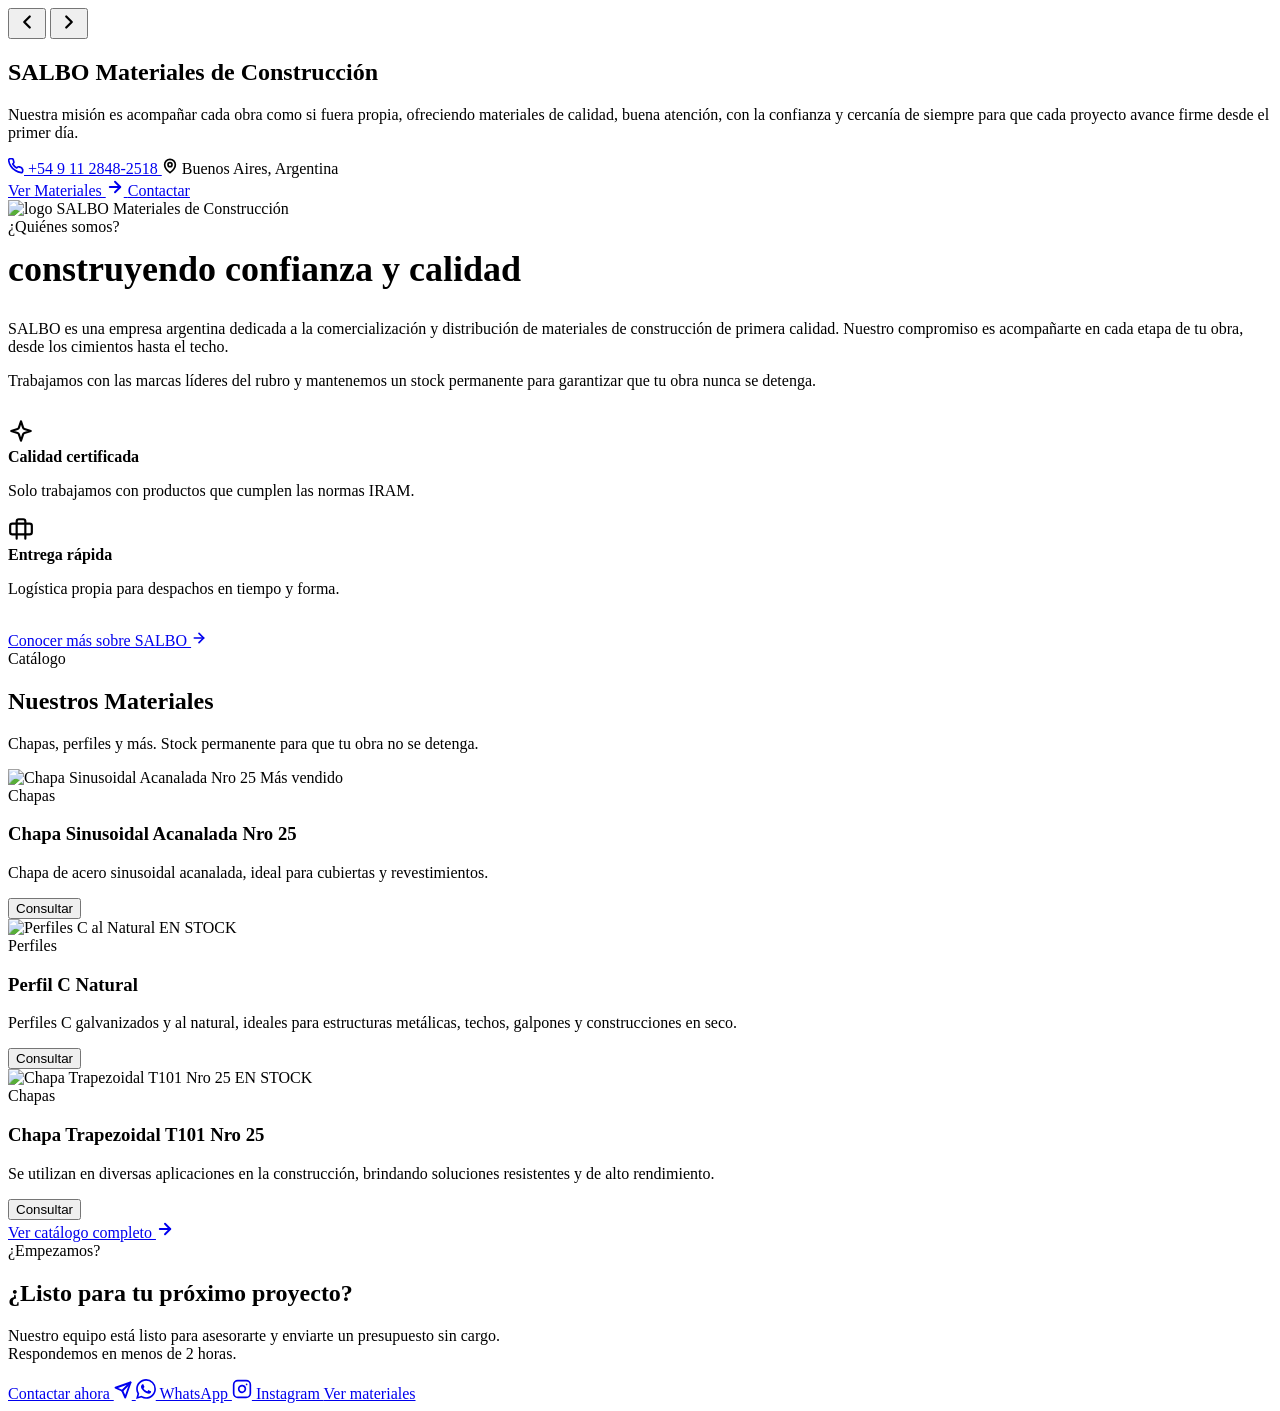
==== index.html @ 951c5f5b "Subida de la web Crear dominio y cambiar para el SEO  Crear nuevo catalogo con nuevos productos" ====
<!DOCTYPE html>
<html lang="es">

<head>
  <meta charset="UTF-8" />
  <meta name="viewport" content="width=device-width, initial-scale=1.0" />
  <meta name="description"
    content="SALBO Materiales de Construcción – Proveedor confiable de chapas, perfiles, cemento, hierro y más. Calidad, compromiso y entrega rápida en Buenos Aires." />
  <meta name="keywords" content="materiales de construcción, chapas, perfiles, cemento, hierro, pinturas, SALBO" />
  <meta name="author" content="SALBO" />
  <meta property="og:title" content="SALBO – Materiales de Construcción" />
  <meta property="og:description" content="Tu proveedor de confianza para materiales de construcción de calidad." />
  <meta property="og:type" content="website" />
  <title>SALBO – Materiales de Construcción</title>

  <link rel="icon" href="assets/img/SALBO_LOGO_WEB.jpeg" type="image/jpeg" />

  <!-- Google Fonts -->
  <link rel="preconnect" href="https://fonts.googleapis.com" />
  <link rel="preconnect" href="https://fonts.gstatic.com" crossorigin />
  <link
    href="https://fonts.googleapis.com/css2?family=Inter:wght@300;400;500;600;700;800&family=Poppins:wght@400;500;600;700;800;900&display=swap"
    rel="stylesheet" />

  <!-- CSS -->
  <link rel="stylesheet" href="assets/css/styles.css?v=10" />
</head>

<body data-page="inicio">

  <!-- Shared header (inyectado por shared.js) -->
  <div id="site-header"></div>

  <!-- ===== HERO ===== -->
  <section class="hero" id="inicio" aria-label="Sección principal">

    <!-- Carousel background -->
    <div class="hc" id="heroCarousel" aria-label="Galería de imágenes" role="region">
      <div class="hc__track" id="hcTrack" aria-live="off"></div>

      <button class="hc__arrow hc__arrow--prev" id="hcPrev" aria-label="Imagen anterior" type="button">
        <svg width="22" height="22" viewBox="0 0 24 24" fill="none" stroke="currentColor" stroke-width="2.5"
          stroke-linecap="round" stroke-linejoin="round" aria-hidden="true">
          <path d="m15 18-6-6 6-6" />
        </svg>
      </button>

      <button class="hc__arrow hc__arrow--next" id="hcNext" aria-label="Siguiente imagen" type="button">
        <svg width="22" height="22" viewBox="0 0 24 24" fill="none" stroke="currentColor" stroke-width="2.5"
          stroke-linecap="round" stroke-linejoin="round" aria-hidden="true">
          <path d="m9 18 6-6-6-6" />
        </svg>
      </button>

      <div class="hc__dots" id="hcDots" role="tablist" aria-label="Seleccionar imagen"></div>

      <div class="hc__progress" aria-hidden="true">
        <div class="hc__progress-bar" id="hcProgressBar"></div>
      </div>
    </div>

    <!-- Hero content -->
    <div class="hero__content">
      <h1 class="hero__title reveal">
        <span class="hero__title-main">SALBO</span>
        <span class="hero__title-sub">Materiales de Construcción</span>
      </h1>

      <p class="hero__desc reveal">
        Nuestra misión es acompañar cada obra como si fuera propia, ofreciendo materiales de calidad, buena atención,
        con la confianza y cercanía de siempre para que cada proyecto avance firme desde el primer día.
      </p>

      <div class="hero__contact reveal">
        <a href="tel:+5491128482518" class="hero__contact-item" aria-label="Llamar">
          <span class="hero__contact-icon" aria-hidden="true">
            <svg width="16" height="16" viewBox="0 0 24 24" fill="none" stroke="currentColor" stroke-width="2.5"
              stroke-linecap="round" stroke-linejoin="round">
              <path
                d="M22 16.92v3a2 2 0 0 1-2.18 2 19.79 19.79 0 0 1-8.63-3.07A19.5 19.5 0 0 1 4.1 12a19.79 19.79 0 0 1-3.07-8.67A2 2 0 0 1 3 1.17h3a2 2 0 0 1 2 1.72c.127.96.361 1.903.7 2.81a2 2 0 0 1-.45 2.11L7.09 9a16 16 0 0 0 6 6l1.27-1.27a2 2 0 0 1 2.11-.45c.907.339 1.85.573 2.81.7A2 2 0 0 1 21 16z" />
            </svg>
          </span>
          +54 9 11 2848-2518
        </a>
        <span class="hero__contact-item">
          <span class="hero__contact-icon" aria-hidden="true">
            <svg width="16" height="16" viewBox="0 0 24 24" fill="none" stroke="currentColor" stroke-width="2.5"
              stroke-linecap="round" stroke-linejoin="round">
              <path d="M20 10c0 6-8 12-8 12s-8-6-8-12a8 8 0 0 1 16 0Z" />
              <circle cx="12" cy="10" r="3" />
            </svg>
          </span>
          Buenos Aires, Argentina
        </span>
      </div>

      <div class="hero__ctas reveal">
        <a href="materiales.html" class="btn btn--primary btn--lg">
          Ver Materiales
          <svg width="18" height="18" viewBox="0 0 24 24" fill="none" stroke="currentColor" stroke-width="2.5"
            stroke-linecap="round" stroke-linejoin="round" aria-hidden="true">
            <path d="M5 12h14" />
            <path d="m12 5 7 7-7 7" />
          </svg>
        </a>
        <a href="contacto.html" class="btn btn--outline btn--lg">Contactar</a>
      </div>
    </div>
  </section>

  <!-- ===== STATS STRIP ===== -->
  <!--
  <section class="stats" aria-label="Estadísticas">
    <div class="container">
      <div class="stats__grid">
        <div class="stats__item reveal">
          <span class="stats__num" data-count="15">0</span><span class="stats__suffix">+</span>
          <span class="stats__label">Años de experiencia</span>
        </div>
        <div class="stats__item reveal">
          <span class="stats__num" data-count="2500">0</span><span class="stats__suffix">+</span>
          <span class="stats__label">Clientes satisfechos</span>
        </div>
        <div class="stats__item reveal">
          <span class="stats__num" data-count="50">0</span><span class="stats__suffix">+</span>
          <span class="stats__label">Productos disponibles</span>
        </div>
        <div class="stats__item reveal">
          <span class="stats__num" data-count="98">0</span><span class="stats__suffix">%</span>
          <span class="stats__label">Tasa de satisfacción</span>
        </div>
      </div>
    </div>
  </section> -->

  <!-- ===== SOBRE NOSOTROS (preview) ===== -->
  <section class="about-preview" aria-labelledby="about-preview-title">
    <div class="container">
      <div class="about__content">

        <!-- Image -->
        <div class="about__image reveal">
          <div class="about__img-wrapper">
            <img src="assets/img/Salbo_Index.webp" alt="logo SALBO Materiales de Construcción" loading="lazy"
              class="about__img" />
            <!-- <div class="about__img-badge">
              <strong>15+</strong>
              <span>Años en el mercado</span>
            </div>-->
          </div>
        </div>

        <!-- Text -->
        <div class="about__text reveal">
          <span class="section-tag">¿Quiénes somos?</span>
          <h2 class="about__subtitle" id="about-preview-title"
            style="font-size:clamp(26px,3.5vw,36px);margin-top:12px;">
            construyendo confianza y calidad
          </h2>
          <p class="about__para">
            SALBO es una empresa argentina dedicada a la comercialización y distribución de materiales de construcción
            de primera calidad. Nuestro compromiso es acompañarte en cada etapa de tu obra, desde los cimientos hasta el
            techo.
          </p>
          <p class="about__para">
            Trabajamos con las marcas líderes del rubro y mantenemos un stock permanente para garantizar que tu obra
            nunca se detenga.
          </p>

          <div class="about__values" style="grid-template-columns:1fr 1fr;margin-top:28px;">
            <div class="value-card reveal">
              <div class="value-card__icon" aria-hidden="true">
                <svg width="26" height="26" viewBox="0 0 24 24" fill="none" stroke="currentColor" stroke-width="2"
                  stroke-linecap="round" stroke-linejoin="round">
                  <path
                    d="m12 3-1.912 5.813a2 2 0 0 1-1.275 1.275L3 12l5.813 1.912a2 2 0 0 1 1.275 1.275L12 21l1.912-5.813a2 2 0 0 1 1.275-1.275L21 12l-5.813-1.912a2 2 0 0 1-1.275-1.275L12 3Z" />
                </svg>
              </div>
              <div>
                <strong>Calidad certificada</strong>
                <p>Solo trabajamos con productos que cumplen las normas IRAM.</p>
              </div>
            </div>
            <div class="value-card reveal">
              <div class="value-card__icon" aria-hidden="true">
                <svg width="26" height="26" viewBox="0 0 24 24" fill="none" stroke="currentColor" stroke-width="2"
                  stroke-linecap="round" stroke-linejoin="round">
                  <path d="M20 7H4a2 2 0 0 0-2 2v6a2 2 0 0 0 2 2h16a2 2 0 0 0 2-2V9a2 2 0 0 0-2-2Z" />
                  <path d="M16 21V5a2 2 0 0 0-2-2h-4a2 2 0 0 0-2 2v16" />
                </svg>
              </div>
              <div>
                <strong>Entrega rápida</strong>
                <p>Logística propia para despachos en tiempo y forma.</p>
              </div>
            </div>
          </div>

          <div style="margin-top:32px;">
            <a href="nosotros.html" class="btn btn--primary btn--md">
              Conocer más sobre SALBO
              <svg width="16" height="16" viewBox="0 0 24 24" fill="none" stroke="currentColor" stroke-width="2.5"
                stroke-linecap="round" stroke-linejoin="round" aria-hidden="true">
                <path d="M5 12h14" />
                <path d="m12 5 7 7-7 7" />
              </svg>
            </a>
          </div>
        </div>
      </div>
    </div>
  </section>

  <!-- ===== MATERIALES DESTACADOS ===== -->
  <section class="featured" aria-labelledby="featured-title">
    <div class="container">
      <div class="section-header reveal">
        <span class="section-tag">Catálogo</span>
        <h2 class="section-title" id="featured-title">Nuestros Materiales</h2>
        <p class="section-desc">Chapas, perfiles y más. Stock permanente para que tu obra no se detenga.</p>
      </div>

      <div class="materials__grid">

        <!-- Chapa Acanalada N°25 -->
        <article class="mat-card reveal" data-category="Chapas" data-name="Chapa Sinusoidal Acanalada Nro 25"
          role="listitem">
          <div class="mat-card__img-wrap">
            <img src="assets/img/Chapa_Acanalada_N25.jpeg" alt="Chapa Sinusoidal Acanalada Nro 25" loading="lazy"
              class="mat-card__img" />
            <span class="mat-card__badge">Más vendido</span>
          </div>
          <div class="mat-card__body">
            <span class="mat-card__category">Chapas</span>
            <h3 class="mat-card__name">Chapa Sinusoidal Acanalada Nro 25</h3>
            <p class="mat-card__desc">Chapa de acero sinusoidal acanalada, ideal para cubiertas y revestimientos.</p>
            <div class="mat-card__footer">
              <button class="btn btn--primary btn--sm mat-card__btn"
                onclick="openConsult('Chapa Sinusoidal Acanalada Nro 25')">Consultar</button>
            </div>
          </div>
        </article>

        <!-- Perfil C Natural -->
        <article class="mat-card reveal" data-category="Perfiles" data-name="Perfil C Natural" role="listitem">
          <div class="mat-card__img-wrap">
            <img src="assets/img/Perfil_C_Natural.jpeg" alt="Perfiles C al Natural" loading="lazy"
              class="mat-card__img" />
            <span class="mat-card__badge mat-card__badge--GREEN">EN STOCK</span>
          </div>
          <div class="mat-card__body">
            <span class="mat-card__category">Perfiles</span>
            <h3 class="mat-card__name">Perfil C Natural</h3>
            <p class="mat-card__desc">Perfiles C galvanizados y al natural, ideales para estructuras metálicas, techos,
              galpones y construcciones en seco.</p>
            <div class="mat-card__footer">
              <button class="btn btn--primary btn--sm mat-card__btn"
                onclick="openConsult('Perfil C Natural')">Consultar</button>
            </div>
          </div>
        </article>

        <!-- Chapa Trapezoidal T101 -->
        <article class="mat-card reveal" data-category="Chapas" data-name="Chapa Trapezoidal T101 Nro 25"
          role="listitem">
          <div class="mat-card__img-wrap">
            <img src="assets/img/Chapa_Trapezoidal_T101_Nro25.jpeg" alt="Chapa Trapezoidal T101 Nro 25" loading="lazy"
              class="mat-card__img" />
            <span class="mat-card__badge mat-card__badge--GREEN">EN STOCK</span>
          </div>
          <div class="mat-card__body">
            <span class="mat-card__category">Chapas</span>
            <h3 class="mat-card__name">Chapa Trapezoidal T101 Nro 25</h3>
            <p class="mat-card__desc">Se utilizan en diversas aplicaciones en la construcción, brindando soluciones
              resistentes y de alto rendimiento.</p>
            <div class="mat-card__footer">
              <button class="btn btn--primary btn--sm mat-card__btn"
                onclick="openConsult('Chapa Trapezoidal T101 Nro 25')">Consultar</button>
            </div>
          </div>
        </article>

      </div>

      <div class="featured__cta-wrap reveal">
        <a href="materiales.html" class="btn btn--primary btn--lg">
          Ver catálogo completo
          <svg width="18" height="18" viewBox="0 0 24 24" fill="none" stroke="currentColor" stroke-width="2.5"
            stroke-linecap="round" stroke-linejoin="round" aria-hidden="true">
            <path d="M5 12h14" />
            <path d="m12 5 7 7-7 7" />
          </svg>
        </a>
      </div>
    </div>
  </section>

  <!-- ===== CTA BANNER ===== -->
  <section class="cta-banner" aria-labelledby="cta-title">
    <div class="cta-banner__content reveal">
      <span class="cta-banner__tag">¿Empezamos?</span>
      <h2 class="cta-banner__title" id="cta-title">¿Listo para tu próximo proyecto?</h2>
      <p class="cta-banner__desc">
        Nuestro equipo está listo para asesorarte y enviarte un presupuesto sin cargo.<br>
        Respondemos en menos de 2 horas.
      </p>
      <div class="cta-banner__actions">
        <a href="contacto.html" class="btn btn--primary btn--lg">
          Contactar ahora
          <svg width="18" height="18" viewBox="0 0 24 24" fill="none" stroke="currentColor" stroke-width="2.5"
            stroke-linecap="round" stroke-linejoin="round" aria-hidden="true">
            <path d="m22 2-7 20-4-9-9-4Z" />
            <path d="M22 2 11 13" />
          </svg>
        </a>
        <a href="https://wa.me/5491128482518"" target=" _blank" rel="noopener noreferrer" class="btn btn--wa btn--lg">
          <svg width="20" height="20" viewBox="0 0 24 24" fill="currentColor" aria-hidden="true">
            <path
              d="M17.472 14.382c-.297-.149-1.758-.867-2.03-.967-.273-.099-.471-.148-.67.15-.197.297-.767.966-.94 1.164-.173.199-.347.223-.644.075-.297-.15-1.255-.463-2.39-1.475-.883-.788-1.48-1.761-1.653-2.059-.173-.297-.018-.458.13-.606.134-.133.298-.347.446-.52.149-.174.198-.298.298-.497.099-.198.05-.371-.025-.52-.075-.149-.669-1.612-.916-2.207-.242-.579-.487-.5-.669-.51-.173-.008-.371-.01-.57-.01-.198 0-.52.074-.792.372-.272.297-1.04 1.016-1.04 2.479 0 1.462 1.065 2.875 1.213 3.074.149.198 2.096 3.2 5.077 4.487.709.306 1.262.489 1.694.625.712.227 1.36.195 1.871.118.571-.085 1.758-.719 2.006-1.413.248-.694.248-1.289.173-1.413-.074-.124-.272-.198-.57-.347m-5.421 7.403h-.004a9.87 9.87 0 0 1-5.031-1.378l-.361-.214-3.741.982.998-3.648-.235-.374a9.86 9.86 0 0 1-1.51-5.26c.001-5.45 4.436-9.884 9.888-9.884 2.64 0 5.122 1.03 6.988 2.898a9.825 9.825 0 0 1 2.893 6.994c-.003 5.45-4.437 9.884-9.885 9.884m8.413-18.297A11.815 11.815 0 0 0 12.05 0C5.495 0 .16 5.335.157 11.892c0 2.096.547 4.142 1.588 5.945L.057 24l6.305-1.654a11.882 11.882 0 0 0 5.683 1.448h.005c6.554 0 11.89-5.335 11.893-11.893a11.821 11.821 0 0 0-3.48-8.413Z" />
          </svg>
          WhatsApp
        </a>
        <a href="https://www.instagram.com/salbomateriales/" target="_blank" rel="noopener noreferrer"
          class="btn btn--ig btn--lg">
          <svg width="20" height="20" viewBox="0 0 24 24" fill="none" stroke="currentColor" stroke-width="2"
            stroke-linecap="round" stroke-linejoin="round" aria-hidden="true">
            <rect x="2" y="2" width="20" height="20" rx="5" />
            <path d="M16 11.37A4 4 0 1 1 12.63 8 4 4 0 0 1 16 11.37z" />
            <line x1="17.5" y1="6.5" x2="17.51" y2="6.5" />
          </svg>
          Instagram
        </a>
        <a href="materiales.html" class="btn btn--outline btn--lg">Ver materiales</a>
      </div>
    </div>
  </section>

  <!-- Shared footer (inyectado por shared.js) -->
  <div id="site-footer"></div>

  <!-- ===== MODAL CONSULTA ===== -->
  <div class="modal" id="consultModal" role="dialog" aria-modal="true" aria-labelledby="modalTitle" hidden>
    <div class="modal__backdrop" onclick="closeConsult()"></div>
    <div class="modal__box">
      <button class="modal__close" onclick="closeConsult()" aria-label="Cerrar">✕</button>
      <div class="modal__icon" aria-hidden="true">
        <svg width="32" height="32" viewBox="0 0 24 24" fill="none" stroke="currentColor" stroke-width="2"
          stroke-linecap="round" stroke-linejoin="round">
          <path d="M21 15a2 2 0 0 1-2 2H7l-4 4V5a2 2 0 0 1 2-2h14a2 2 0 0 1 2 2z" />
        </svg>
      </div>
      <h3 class="modal__title" id="modalTitle">Consultar producto</h3>
      <p class="modal__product" id="modalProduct"></p>
      <p class="modal__desc">¿Querés consultar sobre este producto? Escribinos por WhatsApp o completá el formulario de
        contacto.</p>
      <div class="modal__actions">
        <a href="https://wa.me/5491128482518" target="_blank" rel="noopener noreferrer" class="btn btn--wa btn--full">
          <svg width="20" height="20" viewBox="0 0 24 24" fill="currentColor" aria-hidden="true">
            <path
              d="M17.472 14.382c-.297-.149-1.758-.867-2.03-.967-.273-.099-.471-.148-.67.15-.197.297-.767.966-.94 1.164-.173.199-.347.223-.644.075-.297-.15-1.255-.463-2.39-1.475-.883-.788-1.48-1.761-1.653-2.059-.173-.297-.018-.458.13-.606.134-.133.298-.347.446-.52.149-.174.198-.298.298-.497.099-.198.05-.371-.025-.52-.075-.149-.669-1.612-.916-2.207-.242-.579-.487-.5-.669-.51-.173-.008-.371-.01-.57-.01-.198 0-.52.074-.792.372-.272.297-1.04 1.016-1.04 2.479 0 1.462 1.065 2.875 1.213 3.074.149.198 2.096 3.2 5.077 4.487.709.306 1.262.489 1.694.625.712.227 1.36.195 1.871.118.571-.085 1.758-.719 2.006-1.413.248-.694.248-1.289.173-1.413-.074-.124-.272-.198-.57-.347m-5.421 7.403h-.004a9.87 9.87 0 0 1-5.031-1.378l-.361-.214-3.741.982.998-3.648-.235-.374a9.86 9.86 0 0 1-1.51-5.26c.001-5.45 4.436-9.884 9.888-9.884 2.64 0 5.122 1.03 6.988 2.898a9.825 9.825 0 0 1 2.893 6.994c-.003 5.45-4.437 9.884-9.885 9.884m8.413-18.297A11.815 11.815 0 0 0 12.05 0C5.495 0 .16 5.335.157 11.892c0 2.096.547 4.142 1.588 5.945L.057 24l6.305-1.654a11.882 11.882 0 0 0 5.683 1.448h.005c6.554 0 11.89-5.335 11.893-11.893a11.821 11.821 0 0 0-3.48-8.413Z" />
          </svg>
          Consultar por WhatsApp
        </a>
        <a href="contacto.html" class="btn btn--outline btn--full" onclick="closeConsult()">
          Ir al formulario de contacto
        </a>
      </div>
    </div>
  </div>

  <!-- JS -->
  <script src="assets/js/shared.js?v=7" defer></script>
  <script src="assets/js/main.js?v=7" defer></script>
</body>

</html>
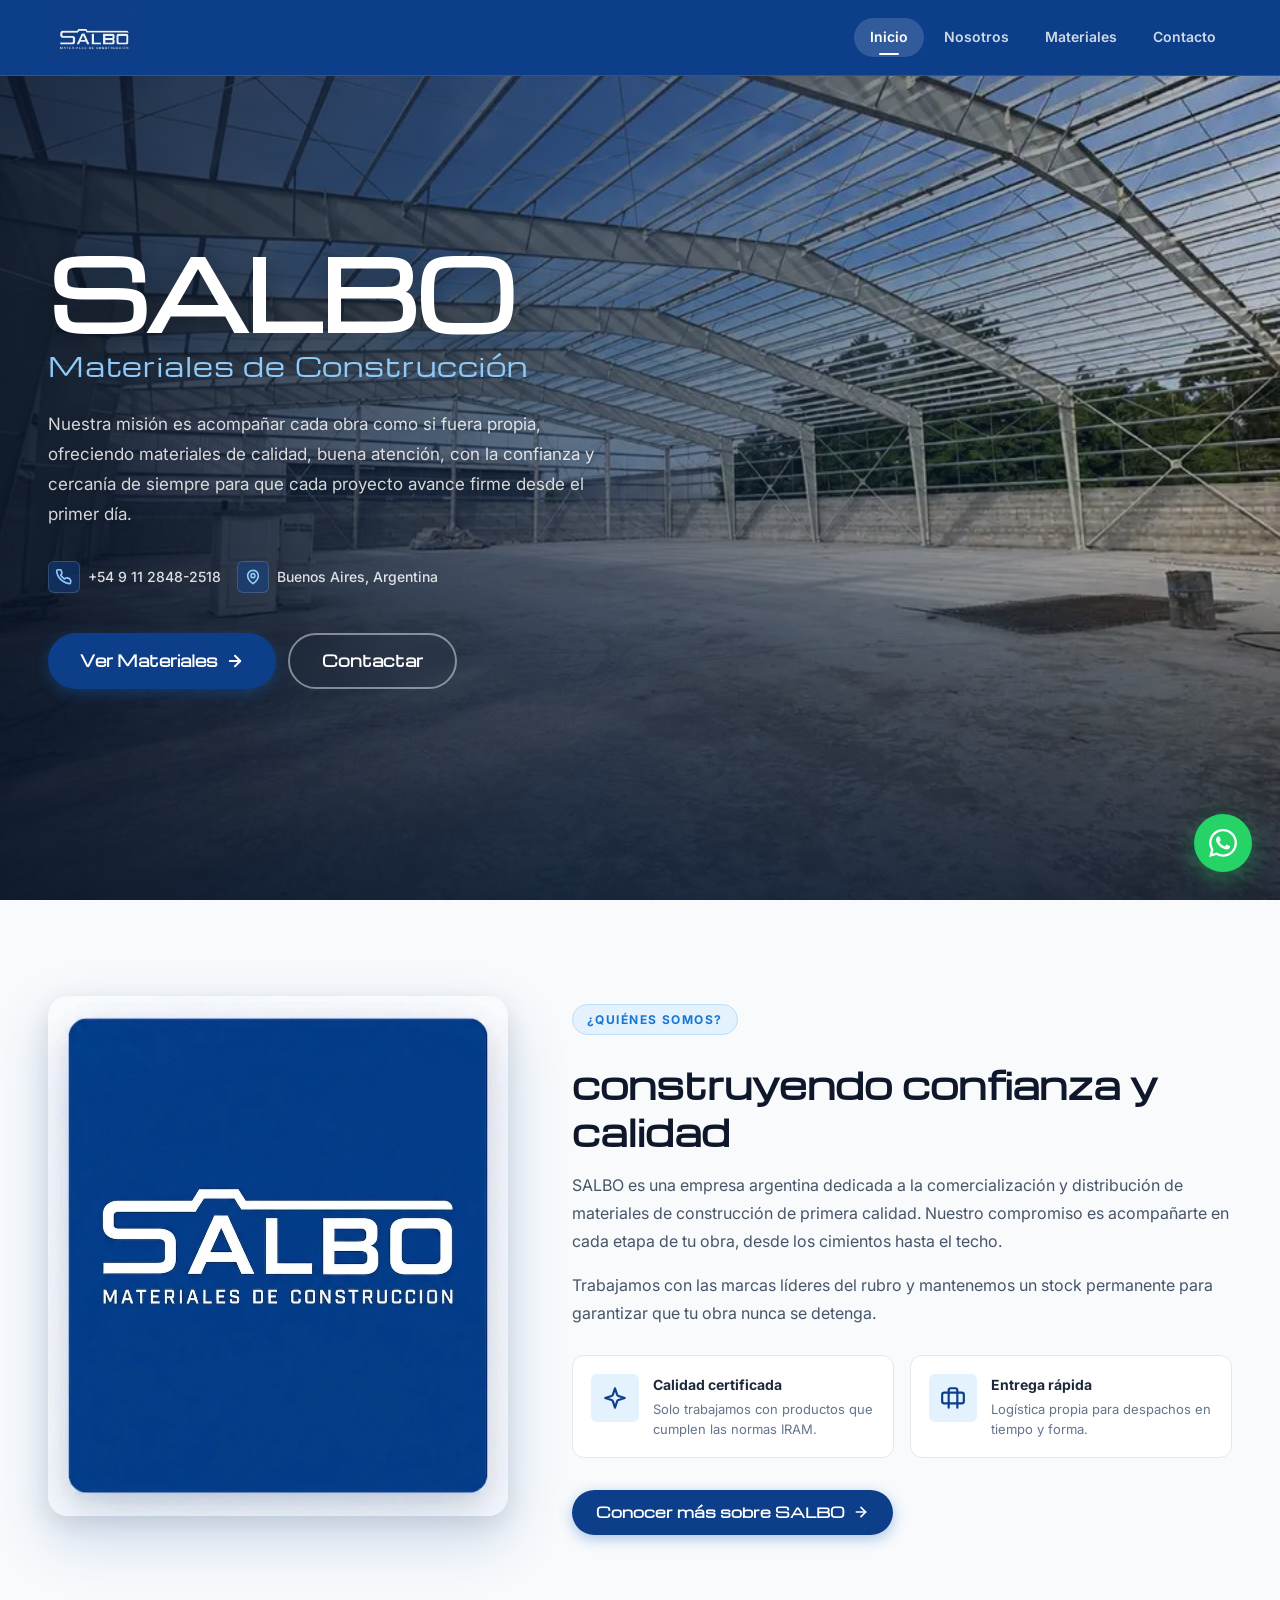
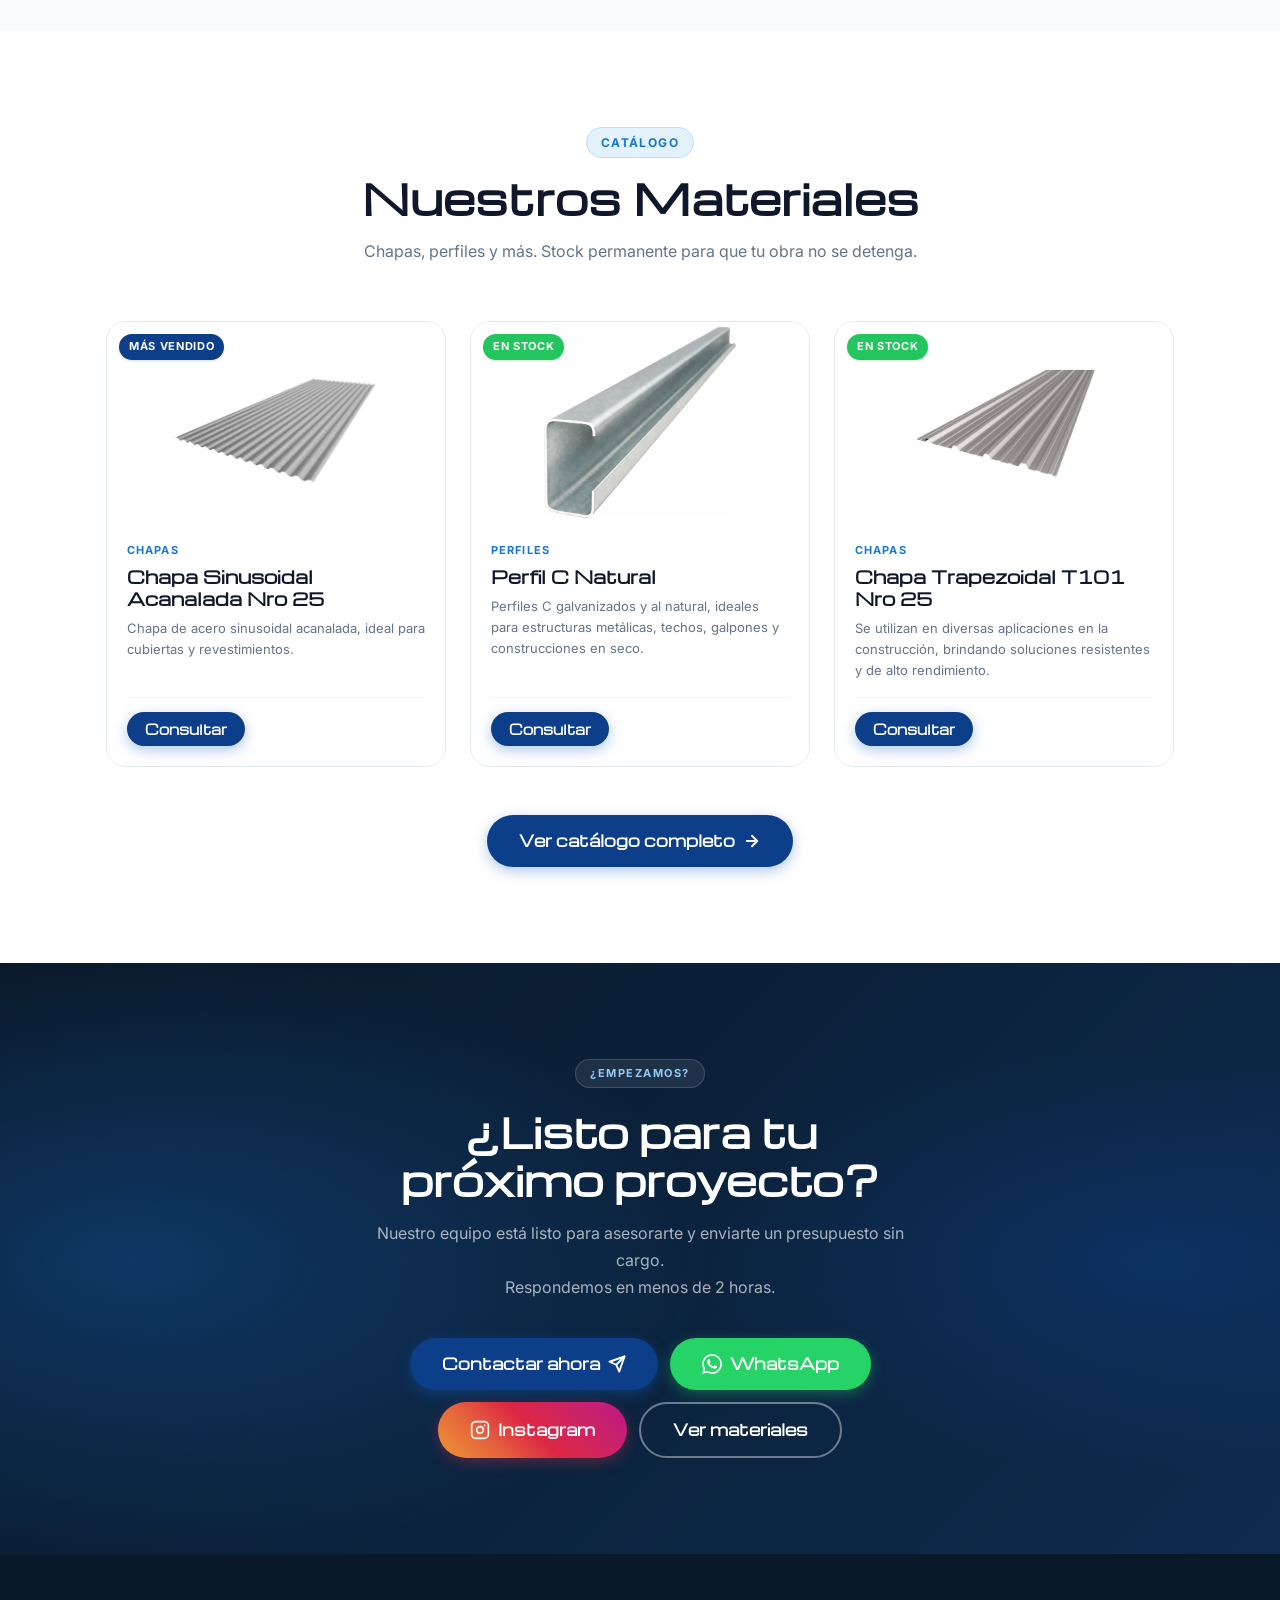
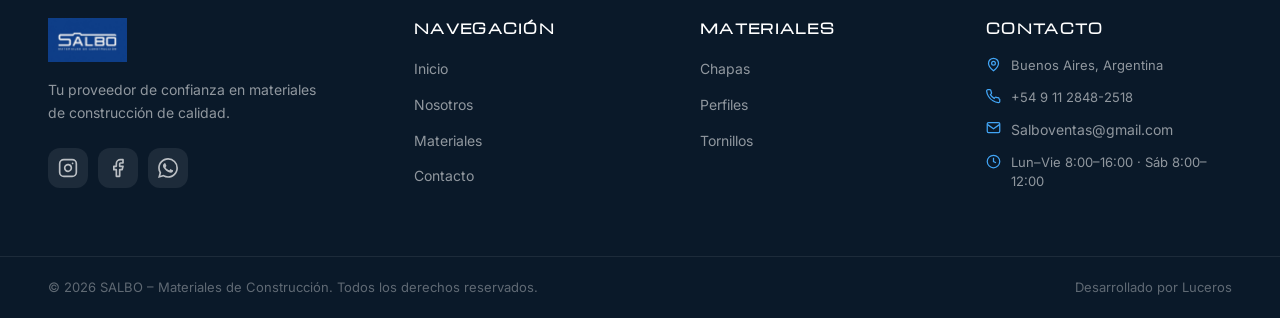
==== commit d24cc0fd: "Cambios a Pedido del Cliente Cambios Nuevos: - NUEVO CATALOGO - IMAGENES DE INICIO MAS RAPIDAS - " ====
--- a/index.html
+++ b/index.html
@@ -23,7 +23,7 @@
     rel="stylesheet" />
 
   <!-- CSS -->
-  <link rel="stylesheet" href="assets/css/styles.css?v=10" />
+  <link rel="stylesheet" href="assets/css/styles.css?v=26" />
 </head>
 
 <body data-page="inicio">
@@ -37,26 +37,6 @@
     <!-- Carousel background -->
     <div class="hc" id="heroCarousel" aria-label="Galería de imágenes" role="region">
       <div class="hc__track" id="hcTrack" aria-live="off"></div>
-
-      <button class="hc__arrow hc__arrow--prev" id="hcPrev" aria-label="Imagen anterior" type="button">
-        <svg width="22" height="22" viewBox="0 0 24 24" fill="none" stroke="currentColor" stroke-width="2.5"
-          stroke-linecap="round" stroke-linejoin="round" aria-hidden="true">
-          <path d="m15 18-6-6 6-6" />
-        </svg>
-      </button>
-
-      <button class="hc__arrow hc__arrow--next" id="hcNext" aria-label="Siguiente imagen" type="button">
-        <svg width="22" height="22" viewBox="0 0 24 24" fill="none" stroke="currentColor" stroke-width="2.5"
-          stroke-linecap="round" stroke-linejoin="round" aria-hidden="true">
-          <path d="m9 18 6-6-6-6" />
-        </svg>
-      </button>
-
-      <div class="hc__dots" id="hcDots" role="tablist" aria-label="Seleccionar imagen"></div>
-
-      <div class="hc__progress" aria-hidden="true">
-        <div class="hc__progress-bar" id="hcProgressBar"></div>
-      </div>
     </div>
 
     <!-- Hero content -->
@@ -369,8 +349,8 @@
   </div>
 
   <!-- JS -->
-  <script src="assets/js/shared.js?v=7" defer></script>
-  <script src="assets/js/main.js?v=7" defer></script>
+  <script src="assets/js/shared.js?v=10" defer></script>
+  <script src="assets/js/main.js?v=22" defer></script>
 </body>
 
 </html>
--- a/assets/css/styles.css
+++ b/assets/css/styles.css
@@ -0,0 +1,2232 @@
+/* =========================================================
+   SALBO – Materiales de Construcción
+   styles.css – Design System + Full Layout
+   ========================================================= */
+@import url('https://fonts.googleapis.com/css2?family=Michroma&display=swap');
+/* ── Custom Properties ── */
+:root {
+  --blue-900: #0A1929;
+  --blue-800: #0D2B4E;
+  --blue-700: #0D3E89;
+  --blue-600: #0D3E89;
+  --blue-500: #1976D2;
+  --blue-400: #1E88E5;
+  --blue-300: #42A5F5;
+  --blue-200: #90CAF9;
+  --blue-100: #BBDEFB;
+  --blue-50:  #E3F2FD;
+
+  --white:    #FFFFFF;
+  --gray-50:  #F8FAFC;
+  --gray-100: #F1F5F9;
+  --gray-200: #E2E8F0;
+  --gray-300: #CBD5E1;
+  --gray-400: #94A3B8;
+  --gray-500: #64748B;
+  --gray-600: #475569;
+  --gray-700: #334155;
+  --gray-800: #1E293B;
+  --gray-900: #0F172A;
+
+  --green-500: #22C55E;
+  --wa-green:  #25D366;
+
+  --radius-sm:  6px;
+  --radius-md:  12px;
+  --radius-lg:  20px;
+  --radius-xl:  32px;
+  --radius-full: 9999px;
+
+  --shadow-sm:  0 1px 3px rgba(0,0,0,.08), 0 1px 2px rgba(0,0,0,.06);
+  --shadow-md:  0 4px 16px rgba(13,71,161,.10), 0 2px 6px rgba(0,0,0,.06);
+  --shadow-lg:  0 12px 40px rgba(13,71,161,.14), 0 4px 12px rgba(0,0,0,.08);
+  --shadow-xl:  0 24px 60px rgba(13,71,161,.18), 0 8px 24px rgba(0,0,0,.10);
+
+  --transition: 0.25s cubic-bezier(0.4,0,0.2,1);
+  --transition-slow: 0.45s cubic-bezier(0.4,0,0.2,1);
+
+  --header-h: 76px;
+  --container-max: 1280px;
+  --container-pad: clamp(16px, 4vw, 48px);
+
+  --font-sans: 'Inter', system-ui, sans-serif;
+  --font-display:'Michroma', sans-serif;
+}
+
+/* ── Reset & Base ── */
+*, *::before, *::after { box-sizing: border-box; margin: 0; padding: 0; }
+
+html {
+  scroll-behavior: smooth;
+  scroll-padding-top: var(--header-h);
+  -webkit-text-size-adjust: 100%;
+}
+
+body {
+  font-family: var(--font-sans);
+  font-size: 16px;
+  line-height: 1.6;
+  color: var(--gray-700);
+  background: var(--white);
+  overflow-x: hidden;
+}
+
+img, svg { display: block; max-width: 100%; }
+
+a { color: inherit; text-decoration: none; }
+
+ul, ol { list-style: none; }
+
+button { cursor: pointer; font-family: inherit; border: none; background: none; }
+
+input, textarea, select {
+  font-family: inherit;
+  font-size: inherit;
+}
+
+/* ── Container ── */
+.container {
+  width: 100%;
+  max-width: var(--container-max);
+  margin-inline: auto;
+  padding-inline: var(--container-pad);
+}
+
+/* ── Buttons ── */
+.btn {
+  display: inline-flex;
+  align-items: center;
+  justify-content: center;
+  gap: 8px;
+  font-family: var(--font-display);
+  font-weight: 600;
+  border-radius: var(--radius-full);
+  transition: background var(--transition), color var(--transition),
+              border-color var(--transition), transform var(--transition),
+              box-shadow var(--transition);
+  white-space: nowrap;
+  cursor: pointer;
+}
+
+.btn--sm  { padding: 8px 18px;  font-size: 13px; }
+.btn--md  { padding: 11px 24px; font-size: 14px; }
+.btn--lg  { padding: 14px 32px; font-size: 15px; }
+.btn--full { width: 100%; }
+
+.btn--primary {
+  background: var(--blue-600);
+  color: var(--white);
+  box-shadow: 0 4px 14px rgba(21,101,192,.35);
+}
+.btn--primary:hover {
+  background: var(--blue-500);
+  transform: translateY(-2px);
+  box-shadow: 0 8px 20px rgba(21,101,192,.45);
+}
+.btn--primary:active { transform: translateY(0); }
+
+.btn--outline {
+  background: transparent;
+  color: var(--blue-600);
+  border: 2px solid var(--blue-600);
+}
+.btn--outline:hover {
+  background: var(--blue-600);
+  color: var(--white);
+  transform: translateY(-2px);
+}
+
+.btn--wa {
+  background: var(--wa-green);
+  color: var(--white);
+  box-shadow: 0 4px 14px rgba(37,211,102,.35);
+}
+.btn--wa:hover {
+  background: #1ebe5a;
+  transform: translateY(-2px);
+  box-shadow: 0 8px 20px rgba(37,211,102,.45);
+}
+.btn--ig {
+  background: linear-gradient(45deg, #f09433 0%, #e6683c 25%, #dc2743 50%, #cc2366 75%, #bc1888 100%);
+  color: var(--white);
+  box-shadow: 0 4px 14px rgba(220,39,67,.35);
+}
+.btn--ig:hover {
+  filter: brightness(1.08);
+  transform: translateY(-2px);
+  box-shadow: 0 8px 20px rgba(220,39,67,.45);
+}
+
+/* ── Section common ── */
+.section-header {
+  text-align: center;
+  max-width: 680px;
+  margin-inline: auto;
+  margin-bottom: 56px;
+}
+
+.section-tag {
+  display: inline-block;
+  font-size: 12px;
+  font-weight: 700;
+  letter-spacing: .12em;
+  text-transform: uppercase;
+  color: var(--blue-500);
+  background: var(--blue-50);
+  border: 1px solid var(--blue-100);
+  padding: 5px 14px;
+  border-radius: var(--radius-full);
+  margin-bottom: 14px;
+}
+
+.section-title {
+  font-family: var(--font-display);
+  font-size: clamp(28px, 4vw, 42px);
+  font-weight: 800;
+  color: var(--gray-900);
+  line-height: 1.2;
+  margin-bottom: 16px;
+}
+
+.section-desc {
+  font-size: 16px;
+  color: var(--gray-500);
+  line-height: 1.7;
+}
+
+/* ── Reveal animations ── */
+.reveal {
+  opacity: 0;
+  transform: translateY(28px);
+  transition: opacity 0.6s ease, transform 0.6s ease;
+}
+.reveal.visible {
+  opacity: 1;
+  transform: translateY(0);
+}
+
+/* staggered delay helpers */
+.reveal:nth-child(2) { transition-delay: .08s; }
+.reveal:nth-child(3) { transition-delay: .16s; }
+.reveal:nth-child(4) { transition-delay: .24s; }
+.reveal:nth-child(5) { transition-delay: .32s; }
+
+/* =========================================================
+   HEADER
+   ========================================================= */
+.header {
+  position: fixed;
+  top: 0; left: 0; right: 0;
+  z-index: 1000;
+  height: var(--header-h);
+  background: var(--blue-600);
+  border-bottom: 1px solid rgba(255,255,255,.12);
+  transition: background var(--transition), box-shadow var(--transition), height var(--transition);
+}
+
+.header.scrolled {
+  background: var(--blue-700);
+  box-shadow: 0 4px 20px rgba(10,25,41,.35);
+  height: 64px;
+}
+
+.header__container {
+  display: flex;
+  align-items: center;
+  gap: 24px;
+  height: 100%;
+  max-width: var(--container-max);
+  margin-inline: auto;
+  padding-inline: var(--container-pad);
+}
+
+/* Logo */
+.header__logo {
+  display: flex;
+  align-items: center;
+  flex-shrink: 0;
+  text-decoration: none;
+}
+
+.header__logo-img {
+  height: 52px;
+  width: auto;
+  object-fit: contain;
+  display: block;
+  transition: opacity var(--transition);
+}
+.header__logo-img:hover { opacity: .85; }
+
+.header.scrolled .header__logo-img { height: 44px; }
+
+/* Nav */
+.header__nav { margin-left: auto; }
+
+.nav__list {
+  display: flex;
+  gap: 4px;
+  list-style: none;
+}
+
+.nav__link {
+  display: block;
+  padding: 8px 16px;
+  font-size: 14px;
+  font-weight: 600;
+  color: rgba(255,255,255,.8);
+  border-radius: var(--radius-full);
+  transition: color var(--transition), background var(--transition);
+  position: relative;
+}
+
+.nav__link::after {
+  content: '';
+  position: absolute;
+  bottom: 2px; left: 50%;
+  transform: translateX(-50%) scaleX(0);
+  width: 20px; height: 2px;
+  background: var(--white);
+  border-radius: 2px;
+  transition: transform var(--transition);
+}
+
+.nav__link:hover,
+.nav__link.active {
+  color: var(--white);
+  background: rgba(255,255,255,.15);
+}
+
+.nav__link:hover::after,
+.nav__link.active::after {
+  transform: translateX(-50%) scaleX(1);
+}
+
+/* Hamburger */
+.header__hamburger {
+  display: none;
+  flex-direction: column;
+  gap: 5px;
+  padding: 8px;
+  margin-left: auto;
+  border-radius: var(--radius-sm);
+  transition: background var(--transition);
+}
+.header__hamburger:hover { background: rgba(255,255,255,.15); }
+
+.hamburger__line {
+  display: block;
+  width: 22px; height: 2px;
+  background: var(--white);
+  border-radius: 2px;
+  transition: transform var(--transition), opacity var(--transition);
+}
+
+.header__hamburger.open .hamburger__line:nth-child(1) { transform: translateY(7px) rotate(45deg); }
+.header__hamburger.open .hamburger__line:nth-child(2) { opacity: 0; transform: scaleX(0); }
+.header__hamburger.open .hamburger__line:nth-child(3) { transform: translateY(-7px) rotate(-45deg); }
+
+/* =========================================================
+   HERO
+   ========================================================= */
+.hero {
+  position: relative;
+  min-height: 100svh;
+  display: flex;
+  align-items: center;
+  padding-top: var(--header-h);
+  overflow: hidden;
+}
+
+/* ── Hero content (sobre el carrusel) ── */
+.hero__content {
+  position: relative;
+  z-index: 10;
+  max-width: var(--container-max);
+  margin-inline: auto;
+  padding-inline: var(--container-pad);
+  padding-block: 80px 120px;
+  width: 100%;
+}
+
+/* Badge "Empresa líder" */
+.hero__badge {
+  display: inline-flex;
+  align-items: center;
+  gap: 8px;
+  font-size: 12px;
+  font-weight: 700;
+  letter-spacing: .1em;
+  text-transform: uppercase;
+  color: var(--blue-200);
+  background: rgba(13,71,161,.45);
+  border: 1px solid rgba(144,202,249,.3);
+  padding: 7px 16px;
+  border-radius: var(--radius-full);
+  margin-bottom: 24px;
+  box-shadow: 0 4px 16px rgba(0,0,0,.2);
+  transition: background var(--transition), border-color var(--transition);
+}
+.hero__badge:hover {
+  background: rgba(13,71,161,.6);
+  border-color: rgba(144,202,249,.5);
+}
+
+.hero__badge-dot {
+  width: 7px; height: 7px;
+  background: var(--blue-300);
+  border-radius: 50%;
+  box-shadow: 0 0 8px var(--blue-300);
+  animation: pulse-dot 2s ease-in-out infinite;
+}
+
+@keyframes pulse-dot {
+  0%, 100% { opacity: 1; transform: scale(1);   box-shadow: 0 0 8px  var(--blue-300); }
+  50%       { opacity: .7; transform: scale(1.3); box-shadow: 0 0 16px var(--blue-300); }
+}
+
+.hero__title {
+  display: flex;
+  flex-direction: column;
+  margin-bottom: 24px;
+}
+
+.hero__title-main {
+  font-family: var(--font-display);
+  font-size: clamp(52px, 8vw, 96px);
+  font-weight: 900;
+  color: var(--white);
+  line-height: .92;
+  letter-spacing: -3px;
+  text-shadow: 0 4px 32px rgba(0,0,0,.4);
+}
+
+.hero__title-sub {
+  font-family: var(--font-display);
+  font-size: clamp(17px, 2.8vw, 26px);
+  font-weight: 400;
+  color: var(--blue-200);
+  letter-spacing: .04em;
+  margin-top: 10px;
+}
+
+.hero__desc {
+  max-width: 560px;
+  font-size: clamp(15px, 1.7vw, 17px);
+  color: rgba(255,255,255,.82);
+  line-height: 1.75;
+  margin-bottom: 32px;
+  text-shadow: 0 1px 4px rgba(0,0,0,.2);
+}
+
+/* Contacto strip */
+.hero__contact {
+  display: flex;
+  flex-wrap: wrap;
+  gap: 16px;
+  margin-bottom: 40px;
+}
+
+.hero__contact-item {
+  display: flex;
+  align-items: center;
+  gap: 8px;
+  font-size: 14px;
+  font-weight: 500;
+  color: rgba(255,255,255,.85);
+  transition: color var(--transition);
+}
+.hero__contact-item:hover { color: var(--white); }
+
+.hero__contact-icon {
+  display: flex;
+  align-items: center;
+  justify-content: center;
+  width: 32px; height: 32px;
+  background: rgba(13,71,161,.4);
+  border-radius: var(--radius-sm);
+  color: var(--blue-200);
+  flex-shrink: 0;
+  border: 1px solid rgba(255,255,255,.15);
+  transition: background var(--transition);
+}
+.hero__contact-item:hover .hero__contact-icon {
+  background: rgba(255,255,255,.18);
+}
+
+/* CTAs */
+.hero__ctas {
+  display: flex;
+  flex-wrap: wrap;
+  gap: 12px;
+}
+
+.hero__ctas .btn--outline {
+  color: var(--white);
+  border-color: rgba(255,255,255,.45);
+  backdrop-filter: blur(8px);
+}
+.hero__ctas .btn--outline:hover {
+  background: rgba(255,255,255,.15);
+  border-color: var(--white);
+  color: var(--white);
+}
+
+/* Scroll hint */
+.hero__scroll-hint {
+  position: absolute;
+  bottom: 36px; left: 50%;
+  transform: translateX(-50%);
+  display: flex;
+  flex-direction: column;
+  align-items: center;
+  gap: 8px;
+  color: rgba(255,255,255,.45);
+  font-size: 10px;
+  letter-spacing: .15em;
+  text-transform: uppercase;
+  z-index: 10;
+}
+
+.hero__scroll-arrow {
+  width: 20px; height: 30px;
+  border: 1.5px solid rgba(255,255,255,.25);
+  border-radius: 12px;
+  position: relative;
+}
+.hero__scroll-arrow::after {
+  content: '';
+  position: absolute;
+  top: 5px; left: 50%;
+  transform: translateX(-50%);
+  width: 3px; height: 7px;
+  background: rgba(255,255,255,.5);
+  border-radius: 3px;
+  animation: scroll-bounce 2s ease-in-out infinite;
+}
+@keyframes scroll-bounce {
+  0%, 100% { transform: translateX(-50%) translateY(0); opacity: 1; }
+  80%       { transform: translateX(-50%) translateY(9px); opacity: 0; }
+}
+
+/* =========================================================
+   HERO CAROUSEL  (.hc = hero-carousel, prefijo corto)
+   ========================================================= */
+
+/* Contenedor – ocupa todo el fondo del hero */
+.hc {
+  position: absolute;
+  inset: 0;
+  z-index: 0;
+  overflow: hidden;
+}
+
+/* ── Track: posiciona los slides apilados ── */
+.hc__track {
+  position: relative;
+  width: 100%; height: 100%;
+}
+
+/* ── Slide individual ── */
+.hc__slide {
+  position: absolute;
+  inset: 0;
+  opacity: 0;
+  /* Fade crossfade principal */
+  transition: opacity 1s cubic-bezier(0.4, 0, 0.2, 1);
+  will-change: opacity, transform;
+  overflow: hidden;
+}
+
+/* Slide activo */
+.hc__slide.is-active {
+  opacity: 1;
+  z-index: 2;
+}
+
+/* Slide que está saliendo (para crossfade limpio) */
+.hc__slide.is-leaving {
+  opacity: 0;
+  z-index: 1;
+}
+
+/* ── Imagen del slide ── */
+.hc__img {
+  width: 100%; height: 100%;
+  object-fit: cover;
+  object-position: center;
+  display: block;
+  /* Ken Burns base – se anula en el slide activo */
+  transform: scale(1.08);
+  transition: transform 0s;
+}
+
+/* Ken Burns en slide activo: zoom suave */
+.hc__slide.is-active .hc__img {
+  transform: scale(1);
+  transition: transform 15s cubic-bezier(0.25, 0.46, 0.45, 0.94);
+}
+
+/* ── Overlay degradado por slide ──
+   Gradient izquierda→derecha para que el texto izquierdo sea legible
+   + degradado inferior para el área de dots/barra */
+.hc__overlay {
+  position: absolute;
+  inset: 0;
+  background:
+    linear-gradient(
+      to right,
+      rgba(8, 20, 40, 0.88)  0%,
+      rgba(10, 30, 60, 0.62) 45%,
+      rgba(8, 20, 40, 0.25)  100%
+    ),
+    linear-gradient(
+      to top,
+      rgba(8, 20, 40, 0.65) 0%,
+      transparent 35%
+    );
+  pointer-events: none;
+}
+
+/* ── Etiqueta del slide ── */
+.hc__label {
+  position: absolute;
+  bottom: 80px; right: 40px;
+  z-index: 4;
+  font-family: var(--font-display);
+  font-size: 12px;
+  font-weight: 600;
+  letter-spacing: .12em;
+  text-transform: uppercase;
+  color: rgba(255,255,255,.85);
+  background: rgba(0,0,0,.40);
+  border: 1px solid rgba(255,255,255,.18);
+  padding: 8px 16px;
+  border-radius: var(--radius-full);
+  opacity: 0;
+  transform: translateY(6px);
+  transition: opacity .5s .3s ease, transform .5s .3s ease;
+  pointer-events: none;
+}
+.hc__slide.is-active .hc__label {
+  opacity: 1;
+  transform: translateY(0);
+}
+
+/* ── Contador de slides ── */
+.hc__counter {
+  position: absolute;
+  bottom: 36px; right: 80px;
+  z-index: 20;
+  font-family: var(--font-display);
+  font-size: 12px;
+  font-weight: 600;
+  color: rgba(255,255,255,.6);
+  letter-spacing: .05em;
+  display: flex;
+  align-items: center;
+  gap: 2px;
+}
+
+.hc__counter-sep {
+  margin-inline: 3px;
+  opacity: .4;
+}
+
+#hcCurrent {
+  color: var(--white);
+  font-size: 15px;
+}
+
+/* ── Responsive del carrusel ── */
+@media (max-width: 768px) {
+  .hc__label { bottom: 60px; right: 16px; font-size: 11px; }
+  .hc__counter { right: 56px; bottom: 32px; }
+}
+
+@media (max-width: 480px) {
+  .hc__counter { display: none; }
+}
+
+/* ── Reducir movimiento ── */
+@media (prefers-reduced-motion: reduce) {
+  .hc__slide { transition-duration: .01ms; }
+  .hc__slide.is-active .hc__img { transition-duration: .01ms; }
+}
+
+/* =========================================================
+   STATS STRIP
+   ========================================================= */
+.stats {
+  background: var(--white);
+  border-bottom: 1px solid var(--gray-100);
+  padding-block: 40px;
+}
+
+.stats__grid {
+  display: flex;
+  flex-wrap: wrap;
+  gap: 0;
+  justify-content: center;
+}
+
+.stats__item {
+  flex: 1 1 180px;
+  display: flex;
+  flex-direction: column;
+  align-items: center;
+  text-align: center;
+  padding: 24px 20px;
+  position: relative;
+}
+
+.stats__item + .stats__item::before {
+  content: '';
+  position: absolute;
+  left: 0; top: 20%; bottom: 20%;
+  width: 1px;
+  background: var(--gray-200);
+}
+
+.stats__num {
+  font-family: var(--font-display);
+  font-size: clamp(36px, 5vw, 52px);
+  font-weight: 800;
+  color: var(--blue-600);
+  line-height: 1;
+}
+
+.stats__suffix {
+  font-family: var(--font-display);
+  font-size: clamp(24px, 3vw, 32px);
+  font-weight: 700;
+  color: var(--blue-400);
+}
+
+.stats__label {
+  font-size: 13px;
+  color: var(--gray-500);
+  font-weight: 500;
+  margin-top: 6px;
+  text-transform: uppercase;
+  letter-spacing: .06em;
+}
+
+/* =========================================================
+   NOSOTROS
+   ========================================================= */
+.about {
+  padding-block: 96px;
+  background: var(--gray-50);
+}
+
+.about__content {
+  display: flex;
+  gap: 64px;
+  align-items: flex-start;
+}
+
+/* Image */
+.about__image { flex: 0 0 460px; }
+
+.about__img-wrapper {
+  position: relative;
+  border-radius: var(--radius-lg);
+  overflow: visible;
+}
+
+.about__img {
+  width: 100%;
+  height: 520px;
+  object-fit: cover;
+  border-radius: var(--radius-lg);
+  box-shadow: var(--shadow-xl);
+  transition: transform var(--transition-slow);
+}
+.about__img-wrapper:hover .about__img { transform: scale(1.02); }
+
+/* Carrusel dinámico (usado en nosotros.html) */
+.about-carousel { position: relative; overflow: hidden; }
+
+.about-carousel__img {
+  position: absolute;
+  inset: 0;
+  width: 100%;
+  height: 100%;
+  object-fit: cover;
+  opacity: 0;
+  transition: opacity 1.2s ease;
+}
+.about-carousel__img.is-active { opacity: 1; }
+
+.about__img-badge {
+  position: absolute;
+  bottom: -20px; right: -20px;
+  background: var(--blue-600);
+  color: var(--white);
+  border-radius: var(--radius-md);
+  padding: 20px 24px;
+  text-align: center;
+  box-shadow: var(--shadow-lg);
+  line-height: 1.2;
+}
+.about__img-badge strong {
+  display: block;
+  font-family: var(--font-display);
+  font-size: 36px;
+  font-weight: 800;
+}
+.about__img-badge span { font-size: 12px; opacity: .85; }
+
+/* Text */
+.about__text { flex: 1; padding-top: 8px; }
+
+.about__subtitle {
+  font-family: var(--font-display);
+  font-size: clamp(22px, 2.5vw, 28px);
+  font-weight: 700;
+  color: var(--gray-900);
+  margin-bottom: 16px;
+  line-height: 1.3;
+}
+
+.about__para {
+  color: var(--gray-600);
+  line-height: 1.75;
+  margin-bottom: 16px;
+}
+
+.about__values {
+  display: grid;
+  grid-template-columns: 1fr 1fr;
+  gap: 16px;
+  margin-top: 32px;
+}
+
+.value-card {
+  display: flex;
+  gap: 14px;
+  align-items: flex-start;
+  background: var(--white);
+  border: 1px solid var(--gray-200);
+  border-radius: var(--radius-md);
+  padding: 18px;
+  transition: border-color var(--transition), box-shadow var(--transition), transform var(--transition);
+}
+
+.value-card:hover {
+  border-color: var(--blue-200);
+  box-shadow: var(--shadow-md);
+  transform: translateY(-3px);
+}
+
+.value-card__icon {
+  width: 48px; height: 48px;
+  display: flex;
+  align-items: center;
+  justify-content: center;
+  background: var(--blue-50);
+  color: var(--blue-600);
+  border-radius: var(--radius-sm);
+  flex-shrink: 0;
+  transition: background var(--transition), color var(--transition);
+}
+.value-card:hover .value-card__icon {
+  background: var(--blue-600);
+  color: var(--white);
+}
+
+.value-card strong {
+  display: block;
+  font-size: 14px;
+  font-weight: 700;
+  color: var(--gray-800);
+  margin-bottom: 4px;
+}
+
+.value-card p {
+  font-size: 13px;
+  color: var(--gray-500);
+  line-height: 1.5;
+}
+
+/* =========================================================
+   MATERIALS
+   ========================================================= */
+.materials {
+  padding-block: 96px;
+  background: var(--white);
+}
+
+/* Category tabs */
+.materials__tabs {
+  display: flex;
+  flex-wrap: wrap;
+  gap: 10px;
+  justify-content: center;
+  margin-bottom: 48px;
+}
+
+.mat-tab {
+  display: inline-flex;
+  align-items: center;
+  gap: 8px;
+  padding: 10px 22px 10px 18px;
+  font-size: 14px;
+  font-weight: 600;
+  color: var(--gray-500);
+  background: var(--gray-100);
+  border: 1.5px solid transparent;
+  border-radius: var(--radius-full);
+  cursor: pointer;
+  transition: all var(--transition);
+}
+
+.mat-tab__icon {
+  display: inline-flex;
+  color: var(--gray-400);
+  transition: color var(--transition);
+}
+
+.mat-tab:hover {
+  color: var(--blue-600);
+  background: var(--blue-50);
+  border-color: var(--blue-200);
+}
+.mat-tab:hover .mat-tab__icon { color: var(--blue-500); }
+
+.mat-tab.active {
+  color: var(--white);
+  background: var(--blue-600);
+  border-color: var(--blue-600);
+  box-shadow: 0 4px 12px rgba(21,101,192,.3);
+}
+.mat-tab.active .mat-tab__icon { color: var(--blue-100); }
+
+.mat-tab__count {
+  font-size: 11px;
+  font-weight: 700;
+  color: var(--gray-500);
+  background: var(--white);
+  border-radius: var(--radius-full);
+  padding: 1px 7px;
+  line-height: 1.5;
+}
+.mat-tab.active .mat-tab__count {
+  color: var(--blue-700);
+  background: var(--white);
+}
+
+/* Tabs extra (ocultas hasta "Mostrar más") + botón toggle */
+.mat-tab--extra[hidden] { display: none; }
+
+.mat-tab--more {
+  background: transparent;
+  border: 1.5px dashed var(--gray-300);
+  color: var(--gray-500);
+}
+.mat-tab--more:hover {
+  color: var(--blue-600);
+  background: var(--blue-50);
+  border-color: var(--blue-300);
+}
+.mat-tab__icon--chevron { transition: transform var(--transition); }
+.mat-tab--more[aria-expanded="true"] .mat-tab__icon--chevron { transform: rotate(180deg); }
+
+/* Badge reutilizable (banda del acordeón + panel de detalle) */
+.badge-pill {
+  display: inline-flex;
+  align-items: center;
+  width: fit-content;
+  font-size: 11px;
+  font-weight: 700;
+  letter-spacing: .06em;
+  text-transform: uppercase;
+  padding: 4px 10px;
+  border-radius: var(--radius-full);
+}
+.badge-pill--stock    { background: var(--green-500); color: var(--white); }
+.badge-pill--featured { background: var(--blue-500);  color: var(--white); }
+
+/* =========================================================
+   TARJETAS DE MATERIAL (usadas en el teaser "Destacados" de
+   index.html; el catálogo completo de materiales.html usa el
+   acordeón de más abajo)
+   ========================================================= */
+.materials__grid {
+  display: flex;
+  flex-wrap: wrap;
+  gap: 24px;
+  justify-content: center;
+}
+
+.mat-card {
+  flex: 0 1 340px;
+  background: var(--white);
+  border: 1px solid var(--gray-200);
+  border-radius: var(--radius-lg);
+  overflow: hidden;
+  transition: border-color var(--transition), box-shadow var(--transition), transform var(--transition);
+  display: flex;
+  flex-direction: column;
+}
+.mat-card:hover {
+  border-color: var(--blue-200);
+  box-shadow: var(--shadow-lg);
+  transform: translateY(-6px);
+}
+.mat-card.hidden { display: none; }
+
+.mat-card__img-wrap {
+  position: relative;
+  overflow: hidden;
+  height: 200px;
+  background: var(--white);
+}
+.mat-card__img {
+  width: 100%; height: 100%;
+  object-fit: contain;
+  transition: transform var(--transition-slow);
+}
+.mat-card:hover .mat-card__img { transform: scale(1.04); }
+
+.mat-card__badge {
+  position: absolute;
+  top: 12px; left: 12px;
+  background: var(--blue-600);
+  color: var(--white);
+  font-size: 11px;
+  font-weight: 700;
+  letter-spacing: .06em;
+  text-transform: uppercase;
+  padding: 4px 10px;
+  border-radius: var(--radius-full);
+  box-shadow: var(--shadow-sm);
+}
+.mat-card__badge--GREEN { background: var(--green-500); }
+
+.mat-card__body {
+  padding: 20px;
+  display: flex;
+  flex-direction: column;
+  flex: 1;
+}
+.mat-card__category {
+  font-size: 11px;
+  font-weight: 700;
+  letter-spacing: .1em;
+  text-transform: uppercase;
+  color: var(--blue-500);
+  margin-bottom: 6px;
+}
+.mat-card__name {
+  font-family: var(--font-display);
+  font-size: 17px;
+  font-weight: 700;
+  color: var(--gray-900);
+  margin-bottom: 8px;
+  line-height: 1.3;
+}
+.mat-card__desc {
+  font-size: 13px;
+  color: var(--gray-500);
+  line-height: 1.6;
+  flex: 1;
+  margin-bottom: 16px;
+}
+.mat-card__footer {
+  display: flex;
+  align-items: center;
+  justify-content: space-between;
+  gap: 12px;
+  padding-top: 14px;
+  border-top: 1px solid var(--gray-100);
+}
+
+@media (max-width: 768px) {
+  .mat-card { flex: 0 1 calc(50% - 8px); }
+}
+@media (max-width: 480px) {
+  .mat-card { flex: 1 1 100%; }
+}
+
+/* =========================================================
+   ACORDEÓN DE MATERIALES (una banda full-width por producto,
+   se expande mostrando descripción + specs + galería)
+   ========================================================= */
+.mat-accordion {
+  display: flex;
+  flex-direction: column;
+  gap: 14px;
+}
+
+.mat-accordion-item {
+  border-radius: var(--radius-lg);
+  overflow: hidden;
+  border: 1px solid var(--gray-200);
+  background: var(--white);
+  transition: box-shadow var(--transition), border-color var(--transition);
+}
+.mat-accordion-item:hover { box-shadow: var(--shadow-md); }
+.mat-accordion-item.hidden { display: none; }
+
+.mat-accordion-item__header {
+  position: relative;
+  display: flex;
+  align-items: center;
+  justify-content: space-between;
+  gap: 20px;
+  width: 100%;
+  min-height: 148px;
+  padding: 26px 28px;
+  text-align: left;
+  overflow: hidden;
+  cursor: pointer;
+}
+
+.mat-accordion-item__bg {
+  position: absolute;
+  inset: 0;
+  width: 100%;
+  height: 100%;
+  object-fit: cover;
+  filter: saturate(.55) brightness(.6);
+  transition: transform var(--transition-slow);
+}
+.mat-accordion-item__header:hover .mat-accordion-item__bg { transform: scale(1.05); }
+
+.mat-accordion-item__overlay {
+  position: absolute;
+  inset: 0;
+  background: linear-gradient(100deg, rgba(10,25,41,.85) 0%, rgba(10,25,41,.6) 50%, rgba(10,25,41,.3) 100%);
+}
+
+.mat-accordion-item__text {
+  position: relative;
+  display: flex;
+  flex-direction: column;
+  gap: 7px;
+  min-width: 0;
+}
+
+.mat-accordion-item__category {
+  font-size: 11px;
+  font-weight: 700;
+  letter-spacing: .12em;
+  text-transform: uppercase;
+  color: var(--blue-200);
+}
+
+.mat-accordion-item__name {
+  font-family: var(--font-display);
+  font-size: clamp(18px, 2.2vw, 24px);
+  font-weight: 700;
+  color: var(--white);
+  line-height: 1.25;
+  text-shadow: 0 2px 14px rgba(0,0,0,.35);
+}
+
+.mat-accordion-item__chevron {
+  position: relative;
+  flex-shrink: 0;
+  width: 38px;
+  height: 38px;
+  display: flex;
+  align-items: center;
+  justify-content: center;
+  border-radius: 50%;
+  background: rgba(255,255,255,.15);
+  color: var(--white);
+  transition: transform var(--transition), background var(--transition);
+}
+.mat-accordion-item__header:hover .mat-accordion-item__chevron { background: rgba(255,255,255,.28); }
+.mat-accordion-item__header[aria-expanded="true"] .mat-accordion-item__chevron {
+  transform: rotate(180deg);
+  background: var(--blue-600);
+}
+
+.mat-accordion-item__panel[hidden] { display: none; }
+.mat-accordion-item__panel {
+  border-top: 1px solid var(--gray-200);
+  animation: accordion-in .3s ease;
+}
+@keyframes accordion-in {
+  from { opacity: 0; transform: translateY(-8px); }
+  to   { opacity: 1; transform: translateY(0); }
+}
+
+@media (max-width: 640px) {
+  .mat-accordion-item__header { padding: 20px; min-height: 120px; }
+}
+
+/* =========================================================
+   CONTACT
+   ========================================================= */
+.contact {
+  padding-block: 96px;
+  background: var(--gray-50);
+}
+
+.contact__grid {
+  display: flex;
+  gap: 48px;
+  align-items: flex-start;
+}
+
+/* Form */
+.contact__form-wrap {
+  flex: 1 1 480px;
+  background: var(--white);
+  border: 1px solid var(--gray-200);
+  border-radius: var(--radius-lg);
+  padding: 40px;
+  box-shadow: var(--shadow-md);
+}
+
+.form-row {
+  display: flex;
+  gap: 16px;
+}
+
+.form-group {
+  flex: 1;
+  margin-bottom: 20px;
+}
+
+.form-label {
+  display: block;
+  font-size: 13px;
+  font-weight: 600;
+  color: var(--gray-700);
+  margin-bottom: 8px;
+}
+
+.required { color: var(--blue-500); }
+
+.form-input {
+  width: 100%;
+  padding: 12px 16px;
+  font-size: 14px;
+  color: var(--gray-800);
+  background: var(--gray-50);
+  border: 1.5px solid var(--gray-200);
+  border-radius: var(--radius-md);
+  outline: none;
+  transition: border-color var(--transition), box-shadow var(--transition), background var(--transition);
+  
+}
+
+.form-input::placeholder { color: var(--gray-400); }
+
+.form-input:focus {
+  background: var(--white);
+  border-color: var(--blue-400);
+  box-shadow: 0 0 0 3px rgba(21,101,192,.12);
+}
+
+.form-input.error {
+  border-color: #EF4444;
+  background: #FFF5F5;
+}
+
+.form-select {
+  cursor: pointer;
+  background-image: url("data:image/svg+xml,%3Csvg width='12' height='8' viewBox='0 0 12 8' fill='none' xmlns='http://www.w3.org/2000/svg'%3E%3Cpath d='M1 1L6 6L11 1' stroke='%2364748B' stroke-width='1.5' stroke-linecap='round' stroke-linejoin='round'/%3E%3C/svg%3E");
+  background-repeat: no-repeat;
+  background-position: right 16px center;
+  padding-right: 40px;
+}
+
+.form-textarea { resize: vertical; min-height: 120px; }
+
+.form-error {
+  display: block;
+  margin-top: 4px;
+  font-size: 12px;
+  color: #EF4444;
+  min-height: 16px;
+}
+
+.form-success {
+  display: flex;
+  align-items: center;
+  gap: 10px;
+  background: #F0FDF4;
+  border: 1px solid #86EFAC;
+  color: #166534;
+  border-radius: var(--radius-md);
+  padding: 14px 16px;
+  font-size: 14px;
+  font-weight: 500;
+  margin-top: 12px;
+}
+
+/* Info */
+.contact__info {
+  flex: 0 1 380px;
+}
+
+.contact__info-title {
+  font-family: var(--font-display);
+  font-size: 20px;
+  font-weight: 700;
+  color: var(--gray-900);
+  margin-bottom: 28px;
+}
+
+.contact__info-items {
+  display: flex;
+  flex-direction: column;
+  gap: 20px;
+  margin-bottom: 32px;
+}
+
+.contact__info-item {
+  display: flex;
+  gap: 14px;
+  align-items: flex-start;
+}
+
+.contact__info-icon {
+  width: 44px; height: 44px;
+  display: flex;
+  align-items: center;
+  justify-content: center;
+  background: var(--blue-50);
+  color: var(--blue-600);
+  border-radius: var(--radius-md);
+  flex-shrink: 0;
+}
+
+.contact__info-icon--wa {
+  background: #F0FDF4;
+  color: var(--wa-green);
+}
+
+.contact__info-item strong {
+  display: block;
+  font-size: 13px;
+  font-weight: 700;
+  color: var(--gray-700);
+  margin-bottom: 2px;
+}
+
+.contact__info-item p,
+.contact__info-item a {
+  font-size: 14px;
+  color: var(--gray-500);
+  line-height: 1.5;
+  transition: color var(--transition);
+}
+
+.contact__info-item a:hover { color: var(--blue-500); }
+
+/* =========================================================
+   FOOTER
+   ========================================================= */
+.footer {
+  background: var(--blue-900);
+  color: rgba(255,255,255,.75);
+}
+
+.footer__top { padding-block: 64px; }
+
+.footer__grid {
+  display: flex;
+  flex-wrap: wrap;
+  gap: 40px;
+}
+
+.footer__col { flex: 1 1 200px; }
+
+.footer__col--brand { flex: 1 1 280px; }
+
+.footer__logo {
+  display: flex;
+  align-items: center;
+  gap: 12px;
+  margin-bottom: 16px;
+  text-decoration: none;
+}
+
+.footer__logo-text {
+  font-family: var(--font-display);
+  font-weight: 800;
+  font-size: 22px;
+  color: var(--white);
+  letter-spacing: -.5px;
+}
+
+.footer__tagline {
+  font-size: 14px;
+  line-height: 1.65;
+  color: rgba(255,255,255,.55);
+  margin-bottom: 24px;
+  max-width: 280px;
+}
+
+.footer__social {
+  display: flex;
+  gap: 10px;
+}
+
+.footer__social-link {
+  width: 40px; height: 40px;
+  display: flex;
+  align-items: center;
+  justify-content: center;
+  background: rgba(255,255,255,.08);
+  color: rgba(255,255,255,.7);
+  border-radius: var(--radius-md);
+  transition: background var(--transition), color var(--transition), transform var(--transition);
+}
+
+.footer__social-link:hover {
+  background: var(--blue-600);
+  color: var(--white);
+  transform: translateY(-3px);
+}
+
+.footer__social-link--wa:hover { background: var(--wa-green); }
+
+.footer__col-title {
+  font-family: var(--font-display);
+  font-size: 13px;
+  font-weight: 700;
+  letter-spacing: .1em;
+  text-transform: uppercase;
+  color: var(--white);
+  margin-bottom: 18px;
+}
+
+.footer__links { display: flex; flex-direction: column; gap: 10px; }
+
+.footer__link {
+  font-size: 14px;
+  color: rgba(255,255,255,.55);
+  transition: color var(--transition), transform var(--transition);
+  display: inline-block;
+}
+.footer__link:hover {
+  color: var(--blue-200);
+  transform: translateX(4px);
+}
+
+.footer__contact-list {
+  display: flex;
+  flex-direction: column;
+  gap: 12px;
+}
+
+.footer__contact-list li {
+  display: flex;
+  align-items: flex-start;
+  gap: 10px;
+  font-size: 13px;
+  color: rgba(255,255,255,.55);
+  line-height: 1.5;
+}
+
+.footer__contact-list svg { flex-shrink: 0; margin-top: 1px; color: var(--blue-300); }
+
+.footer__contact-list a {
+  color: rgba(255,255,255,.55);
+  transition: color var(--transition);
+}
+.footer__contact-list a:hover { color: var(--blue-200); }
+
+.footer__bottom {
+  border-top: 1px solid rgba(255,255,255,.08);
+  padding-block: 20px;
+}
+
+.footer__bottom .container {
+  display: flex;
+  justify-content: space-between;
+  align-items: center;
+  flex-wrap: wrap;
+  gap: 8px;
+}
+
+.footer__copy {
+  font-size: 13px;
+  color: rgba(255,255,255,.35);
+}
+
+/* =========================================================
+   FLOATING WHATSAPP
+   ========================================================= */
+.wa-float {
+  position: fixed;
+  bottom: 28px; right: 28px;
+  z-index: 900;
+  width: 58px; height: 58px;
+  background: var(--wa-green);
+  color: var(--white);
+  border-radius: 50%;
+  display: flex;
+  align-items: center;
+  justify-content: center;
+  box-shadow: 0 6px 24px rgba(37,211,102,.4);
+  transition: transform var(--transition), box-shadow var(--transition);
+}
+
+.wa-float:hover {
+  transform: scale(1.1);
+  box-shadow: 0 10px 32px rgba(37,211,102,.55);
+}
+
+.wa-float__tooltip {
+  position: absolute;
+  right: calc(100% + 12px);
+  top: 50%;
+  transform: translateY(-50%);
+  background: var(--gray-900);
+  color: var(--white);
+  font-size: 12px;
+  font-weight: 500;
+  padding: 6px 12px;
+  border-radius: var(--radius-sm);
+  white-space: nowrap;
+  pointer-events: none;
+  opacity: 0;
+  transition: opacity var(--transition);
+}
+
+.wa-float__tooltip::after {
+  content: '';
+  position: absolute;
+  right: -6px; top: 50%;
+  transform: translateY(-50%);
+  border: 4px solid transparent;
+  border-left-color: var(--gray-900);
+}
+
+.wa-float:hover .wa-float__tooltip { opacity: 1; }
+
+/* =========================================================
+   SCROLL TO TOP
+   ========================================================= */
+.scroll-top {
+  position: fixed;
+  bottom: 96px; right: 28px;
+  z-index: 900;
+  width: 44px; height: 44px;
+  background: var(--blue-600);
+  color: var(--white);
+  border-radius: var(--radius-md);
+  display: flex;
+  align-items: center;
+  justify-content: center;
+  box-shadow: var(--shadow-md);
+  opacity: 0;
+  transform: translateY(12px);
+  transition: opacity var(--transition), transform var(--transition), background var(--transition);
+  pointer-events: none;
+}
+
+.scroll-top.visible {
+  opacity: 1;
+  transform: translateY(0);
+  pointer-events: auto;
+}
+
+.scroll-top:hover { background: var(--blue-500); }
+
+/* =========================================================
+   MODAL
+   ========================================================= */
+.modal {
+  position: fixed;
+  inset: 0;
+  z-index: 2000;
+  display: flex;
+  align-items: center;
+  justify-content: center;
+  padding: 20px;
+}
+
+.modal[hidden] { display: none; }
+
+.modal__backdrop {
+  position: absolute;
+  inset: 0;
+  background: rgba(10,25,41,.65);
+  backdrop-filter: blur(6px);
+  cursor: pointer;
+}
+
+.modal__box {
+  position: relative;
+  background: var(--white);
+  border-radius: var(--radius-lg);
+  padding: 40px 32px;
+  max-width: 420px;
+  width: 100%;
+  text-align: center;
+  box-shadow: var(--shadow-xl);
+  animation: modal-in .3s cubic-bezier(.34,1.56,.64,1);
+}
+
+@keyframes modal-in {
+  from { opacity: 0; transform: scale(.9) translateY(20px); }
+  to   { opacity: 1; transform: scale(1) translateY(0); }
+}
+
+.modal__close {
+  position: absolute;
+  top: 16px; right: 16px;
+  width: 32px; height: 32px;
+  display: flex;
+  align-items: center;
+  justify-content: center;
+  background: var(--gray-100);
+  color: var(--gray-500);
+  border-radius: var(--radius-sm);
+  font-size: 14px;
+  transition: background var(--transition), color var(--transition);
+}
+.modal__close:hover { background: var(--gray-200); color: var(--gray-700); }
+
+.modal__icon {
+  width: 64px; height: 64px;
+  background: var(--blue-50);
+  color: var(--blue-600);
+  border-radius: 50%;
+  display: flex;
+  align-items: center;
+  justify-content: center;
+  margin: 0 auto 16px;
+}
+
+.modal__title {
+  font-family: var(--font-display);
+  font-size: 20px;
+  font-weight: 700;
+  color: var(--gray-900);
+  margin-bottom: 6px;
+}
+
+.modal__product {
+  font-size: 14px;
+  font-weight: 600;
+  color: var(--blue-600);
+  margin-bottom: 12px;
+}
+
+.modal__desc {
+  font-size: 14px;
+  color: var(--gray-500);
+  line-height: 1.6;
+  margin-bottom: 24px;
+}
+
+.modal__actions {
+  display: flex;
+  flex-direction: column;
+  gap: 10px;
+}
+
+/* =========================================================
+   PANEL DE DETALLE — dentro de cada banda del acordeón
+   (galería + specs + descripción)
+   ========================================================= */
+.detail__grid {
+  display: grid;
+  grid-template-columns: 1fr 1fr;
+}
+
+.detail__gallery {
+  background: var(--gray-50);
+  padding: 32px;
+  display: flex;
+  flex-direction: column;
+  gap: 14px;
+  border-right: 1px solid var(--gray-200);
+}
+
+.detail__main-img-wrap {
+  position: relative;
+  aspect-ratio: 4 / 3;
+  background: var(--white);
+  border: 1px solid var(--gray-200);
+  border-radius: var(--radius-md);
+  overflow: hidden;
+  display: flex;
+  align-items: center;
+  justify-content: center;
+}
+
+.detail__main-img {
+  width: 100%;
+  height: 100%;
+  object-fit: contain;
+}
+
+.detail__nav-btn {
+  position: absolute;
+  top: 50%;
+  transform: translateY(-50%);
+  width: 36px;
+  height: 36px;
+  display: flex;
+  align-items: center;
+  justify-content: center;
+  background: var(--white);
+  color: var(--gray-600);
+  border-radius: 50%;
+  box-shadow: var(--shadow-md);
+  transition: color var(--transition), transform var(--transition);
+}
+.detail__nav-btn:hover { color: var(--blue-600); transform: translateY(-50%) scale(1.08); }
+.detail__nav-btn--prev { left: 10px; }
+.detail__nav-btn--next { right: 10px; }
+.detail__nav-btn[hidden] { display: none; }
+
+.detail__thumbs {
+  display: flex;
+  flex-wrap: wrap;
+  gap: 8px;
+}
+.detail__thumbs[hidden] { display: none; }
+
+.detail__thumb {
+  width: 56px;
+  height: 56px;
+  border-radius: var(--radius-sm);
+  overflow: hidden;
+  background: var(--white);
+  border: 2px solid var(--gray-200);
+  cursor: pointer;
+  transition: border-color var(--transition);
+  flex-shrink: 0;
+}
+.detail__thumb img { width: 100%; height: 100%; object-fit: contain; }
+.detail__thumb:hover { border-color: var(--blue-300); }
+.detail__thumb.active { border-color: var(--blue-600); }
+
+.detail__info {
+  padding: 32px;
+  display: flex;
+  flex-direction: column;
+}
+
+.detail__badges {
+  display: flex;
+  flex-wrap: wrap;
+  gap: 8px;
+  margin-bottom: 14px;
+}
+
+.detail__desc {
+  font-size: 14.5px;
+  color: var(--gray-600);
+  line-height: 1.75;
+  margin-bottom: 20px;
+}
+.detail__desc[hidden] { display: none; }
+
+.detail__specs-section[hidden] { display: none; }
+
+.detail__specs-title {
+  font-size: 12px;
+  font-weight: 700;
+  letter-spacing: .08em;
+  text-transform: uppercase;
+  color: var(--gray-500);
+  margin-bottom: 10px;
+}
+
+.detail__specs {
+  display: flex;
+  flex-wrap: wrap;
+  gap: 8px;
+  margin-bottom: 20px;
+}
+
+.detail__spec-chip {
+  font-size: 12.5px;
+  font-weight: 600;
+  color: var(--blue-700);
+  background: var(--blue-50);
+  border: 1px solid var(--blue-100);
+  border-radius: var(--radius-sm);
+  padding: 5px 11px;
+}
+
+.detail__bullets-section[hidden] { display: none; }
+
+.detail__bullets-title {
+  font-size: 12px;
+  font-weight: 700;
+  letter-spacing: .08em;
+  text-transform: uppercase;
+  color: var(--gray-500);
+  margin-bottom: 10px;
+}
+
+.detail__bullets {
+  list-style: none;
+  display: flex;
+  flex-direction: column;
+  gap: 9px;
+  margin-bottom: 20px;
+}
+.detail__bullets li {
+  display: flex;
+  align-items: flex-start;
+  gap: 9px;
+  font-size: 14px;
+  color: var(--gray-700);
+  line-height: 1.5;
+}
+.detail__bullets li::before {
+  content: '';
+  width: 6px;
+  height: 6px;
+  margin-top: 7px;
+  border-radius: 50%;
+  background: var(--blue-500);
+  flex-shrink: 0;
+}
+
+.detail__ficha {
+  display: inline-flex;
+  align-items: center;
+  gap: 8px;
+  font-size: 14px;
+  font-weight: 600;
+  color: var(--blue-600);
+  margin-bottom: 20px;
+  width: fit-content;
+  transition: color var(--transition);
+}
+.detail__ficha:hover { color: var(--blue-700); }
+.detail__ficha[hidden] { display: none; }
+
+.detail__actions {
+  margin-top: auto;
+  display: flex;
+  flex-wrap: wrap;
+  gap: 10px;
+  padding-top: 8px;
+}
+.detail__actions .btn { flex: 1 1 auto; }
+
+@media (max-width: 860px) {
+  .detail__grid { grid-template-columns: 1fr; }
+  .detail__gallery { border-right: none; border-bottom: 1px solid var(--gray-200); padding: 24px; }
+  .detail__info { padding: 24px; }
+}
+
+/* =========================================================
+   PLACEHOLDER IMAGES (SVG gradients)
+   ========================================================= */
+img[src$=".jpg"]:not([src^="http"]) {
+  background: linear-gradient(135deg, var(--blue-100) 0%, var(--gray-200) 100%);
+}
+
+/* =========================================================
+   RESPONSIVE
+   ========================================================= */
+
+/* ── Tablet ≤ 1024px ── */
+@media (max-width: 1024px) {
+  .about__content { gap: 40px; }
+  .about__image { flex: 0 0 360px; }
+  .about__img { height: 420px; }
+
+  .contact__grid { flex-direction: column; }
+  .contact__info { flex: none; width: 100%; }
+}
+
+/* ── Tablet small / Landscape mobile ≤ 768px ── */
+@media (max-width: 768px) {
+  :root { --header-h: 60px; }
+
+  /* ── Header mobile ── */
+  .header__container { gap: 12px; }
+
+  /* Nav: oculto completamente cuando cerrado para no bloquear eventos */
+  .header__nav {
+    position: fixed;
+    top: var(--header-h);
+    left: 0; right: 0;
+    background: var(--white);
+    border-bottom: 1px solid var(--gray-200);
+    padding: 8px 0 16px;
+    box-shadow: 0 8px 24px rgba(0,0,0,.15);
+    /* ← CORRECCIÓN: visibility + pointer-events impiden el bloqueo táctil */
+    transform: translateY(-8px);
+    opacity: 0;
+    visibility: hidden;
+    pointer-events: none;
+    transition: opacity .3s ease, transform .3s ease, visibility 0s .3s;
+    z-index: 1200;   /* por encima del header */
+    margin-left: 0;
+  }
+
+  /* Nav abierto */
+  .header__nav.open {
+    transform: translateY(0);
+    opacity: 1;
+    visibility: visible;
+    pointer-events: auto;
+    transition: opacity .3s ease, transform .3s ease, visibility 0s 0s;
+  }
+
+  .nav__list { flex-direction: column; gap: 0; }
+
+  .nav__link {
+    border-radius: 0;
+    padding: 14px var(--container-pad);
+    font-size: 16px;
+    width: 100%;
+    color: var(--gray-700);        /* dark en fondo blanco */
+    background: transparent;
+  }
+  .nav__link:hover,
+  .nav__link.active {
+    color: var(--blue-600);
+    background: var(--blue-50);
+  }
+
+  .nav__link::after { display: none; }
+
+  /* Hamburger siempre visible y sobre todo */
+  .header__hamburger {
+    display: flex;
+    position: relative;
+    z-index: 1201;
+  }
+
+  /* Hero: fallback min-height para iOS/Android */
+  .hero {
+    min-height: 100vh;
+    min-height: 100dvh;
+  }
+
+  /* About */
+  .about__content { flex-direction: column; gap: 32px; }
+  .about__image { flex: none; width: 100%; }
+  .about__img { height: 300px; }
+  .about__img-badge { bottom: -12px; right: 12px; }
+
+  .about__values { grid-template-columns: 1fr; }
+
+  /* Contact */
+  .contact__form-wrap { padding: 24px; }
+  .form-row { flex-direction: column; gap: 0; }
+
+  /* Stats */
+  .stats__item + .stats__item::before { display: none; }
+  .stats__item { flex: 1 1 140px; }
+
+  /* Footer */
+  .footer__grid { gap: 28px; }
+  .footer__col { flex: 1 1 45%; }
+  .footer__col--brand { flex: 1 1 100%; }
+}
+
+/* ── Mobile ≤ 480px ── */
+@media (max-width: 480px) {
+  .hero__title-main { font-size: clamp(40px, 12vw, 60px); }
+  .hero__contact { flex-direction: column; gap: 10px; }
+  .hero__ctas { flex-direction: column; }
+  .hero__ctas .btn { justify-content: center; }
+
+  .stats__grid { flex-direction: column; }
+
+  .section-header { margin-bottom: 40px; }
+
+  .footer__col { flex: 1 1 100%; }
+  .footer__bottom .container { justify-content: center; text-align: center; }
+}
+
+/* ── Reduced motion ── */
+@media (prefers-reduced-motion: reduce) {
+  *, *::before, *::after {
+    animation-duration: .01ms !important;
+    transition-duration: .01ms !important;
+  }
+  .reveal { opacity: 1; transform: none; }
+}
+
+/* =========================================================
+   PAGE HERO  (cabecera interna para páginas interiores)
+   ========================================================= */
+.page-hero {
+  position: relative;
+  padding-top: calc(var(--header-h) + 56px);
+  padding-bottom: 64px;
+  background: linear-gradient(135deg, var(--blue-900) 0%, var(--blue-700) 60%, var(--blue-600) 100%);
+  overflow: hidden;
+  text-align: center;
+  color: var(--white);
+}
+
+/* Hero de Nosotros ("Construyendo confianza"): mismo degradé, de fondo
+   una foto en vez de color plano */
+body[data-page="nosotros"] .page-hero {
+  background:
+    linear-gradient(135deg, rgba(10,25,41,.88) 0%, rgba(13,71,161,.82) 60%, rgba(21,101,192,.75) 100%),
+    url('../img/Salbo_fondo.webp') center / cover no-repeat;
+}
+
+/* Patrón radial decorativo */
+.page-hero::before {
+  content: '';
+  position: absolute;
+  inset: 0;
+  background:
+    radial-gradient(ellipse 80% 60% at 20% 40%, rgba(30,136,229,.35) 0%, transparent 70%),
+    radial-gradient(ellipse 50% 70% at 80% 70%, rgba(13,71,161,.4) 0%, transparent 60%);
+  pointer-events: none;
+}
+
+/* Dots decorativos */
+.page-hero::after {
+  content: '';
+  position: absolute;
+  inset: 0;
+  background-image: radial-gradient(rgba(255,255,255,.06) 1px, transparent 1px);
+  background-size: 28px 28px;
+  pointer-events: none;
+}
+
+.page-hero__content {
+  position: relative;
+  z-index: 1;
+  max-width: var(--container-max);
+  margin-inline: auto;
+  padding-inline: var(--container-pad);
+}
+
+/* Breadcrumb */
+.page-hero__breadcrumb {
+  display: inline-flex;
+  align-items: center;
+  gap: 8px;
+  font-size: 13px;
+  color: rgba(255,255,255,.6);
+  margin-bottom: 20px;
+}
+
+.page-hero__breadcrumb a {
+  color: var(--blue-200);
+  transition: color var(--transition);
+}
+.page-hero__breadcrumb a:hover { color: var(--white); }
+
+.page-hero__breadcrumb-sep {
+  opacity: .4;
+  font-size: 11px;
+}
+
+/* Title */
+.page-hero__title {
+  font-family: var(--font-display);
+  font-size: clamp(32px, 5vw, 56px);
+  font-weight: 900;
+  color: var(--white);
+  line-height: 1.1;
+  letter-spacing: -1px;
+  margin-bottom: 16px;
+  text-shadow: 0 2px 20px rgba(0,0,0,.3);
+}
+
+.page-hero__title span {
+  color: var(--blue-200);
+}
+
+/* Description */
+.page-hero__desc {
+  font-size: clamp(15px, 1.8vw, 18px);
+  color: rgba(255,255,255,.75);
+  max-width: 560px;
+  margin-inline: auto;
+  line-height: 1.7;
+}
+
+@media (max-width: 768px) {
+  .page-hero {
+    padding-top: calc(var(--header-h) + 36px);
+    padding-bottom: 44px;
+  }
+}
+
+/* =========================================================
+   CTA BANNER  (sección de llamado a la acción en inicio)
+   ========================================================= */
+.cta-banner {
+  background: linear-gradient(135deg, var(--blue-900) 0%, var(--blue-800) 100%);
+  padding-block: 96px;
+  position: relative;
+  overflow: hidden;
+}
+
+.cta-banner::before {
+  content: '';
+  position: absolute;
+  inset: 0;
+  background:
+    radial-gradient(ellipse 70% 80% at 10% 50%, rgba(21,101,192,.35) 0%, transparent 65%),
+    radial-gradient(ellipse 60% 60% at 90% 50%, rgba(13,71,161,.3) 0%, transparent 60%);
+  pointer-events: none;
+}
+
+.cta-banner__content {
+  position: relative;
+  z-index: 1;
+  text-align: center;
+  max-width: 640px;
+  margin-inline: auto;
+  padding-inline: var(--container-pad);
+}
+
+.cta-banner__tag {
+  display: inline-block;
+  font-size: 11px;
+  font-weight: 700;
+  letter-spacing: .14em;
+  text-transform: uppercase;
+  color: var(--blue-200);
+  background: rgba(255,255,255,.08);
+  border: 1px solid rgba(255,255,255,.15);
+  padding: 5px 14px;
+  border-radius: var(--radius-full);
+  margin-bottom: 20px;
+}
+
+.cta-banner__title {
+  font-family: var(--font-display);
+  font-size: clamp(26px, 4vw, 40px);
+  font-weight: 800;
+  color: var(--white);
+  margin-bottom: 16px;
+  line-height: 1.2;
+}
+
+.cta-banner__desc {
+  font-size: 16px;
+  color: rgba(255,255,255,.65);
+  line-height: 1.7;
+  margin-bottom: 36px;
+}
+
+.cta-banner__actions {
+  display: flex;
+  flex-wrap: wrap;
+  gap: 12px;
+  justify-content: center;
+}
+
+.cta-banner .btn--outline {
+  color: var(--white);
+  border-color: rgba(255,255,255,.4);
+}
+.cta-banner .btn--outline:hover {
+  background: rgba(255,255,255,.12);
+  border-color: var(--white);
+  color: var(--white);
+  transform: translateY(-2px);
+}
+
+@media (max-width: 480px) {
+  .cta-banner { padding-block: 64px; }
+  .cta-banner__actions { flex-direction: column; align-items: stretch; }
+  .cta-banner__actions .btn { justify-content: center; }
+}
+
+/* =========================================================
+   FEATURED SECTION  (3 tarjetas destacadas en inicio)
+   ========================================================= */
+.featured {
+  padding-block: 96px;
+  background: var(--white);
+}
+
+.featured__cta-wrap {
+  text-align: center;
+  margin-top: 48px;
+}
+
+/* =========================================================
+   ABOUT PREVIEW  (teaser nosotros en inicio)
+   ========================================================= */
+.about-preview {
+  padding-block: 96px;
+  background: var(--gray-50);
+}
+
+/* =========================================================
+   NOSOTROS – contenido adicional
+   ========================================================= */
+.mission-grid {
+  display: grid;
+  grid-template-columns: 1fr 1fr;
+  gap: 24px;
+  margin-top: 56px;
+}
+
+.mission-card {
+  background: var(--white);
+  border: 1px solid var(--gray-200);
+  border-radius: var(--radius-lg);
+  padding: 32px 28px;
+  transition: border-color var(--transition), box-shadow var(--transition), transform var(--transition);
+}
+
+.mission-card:hover {
+  border-color: var(--blue-200);
+  box-shadow: var(--shadow-lg);
+  transform: translateY(-4px);
+}
+
+.mission-card__icon {
+  width: 56px; height: 56px;
+  background: var(--blue-50);
+  color: var(--blue-600);
+  border-radius: var(--radius-md);
+  display: flex;
+  align-items: center;
+  justify-content: center;
+  margin-bottom: 20px;
+  transition: background var(--transition), color var(--transition);
+}
+.mission-card:hover .mission-card__icon {
+  background: var(--blue-600);
+  color: var(--white);
+}
+
+.mission-card__title {
+  font-family: var(--font-display);
+  font-size: 18px;
+  font-weight: 700;
+  color: var(--gray-900);
+  margin-bottom: 10px;
+}
+
+.mission-card__desc {
+  font-size: 14px;
+  color: var(--gray-500);
+  line-height: 1.65;
+}
+
+@media (max-width: 768px) {
+  .mission-grid { grid-template-columns: 1fr; }
+}
+
+/* Footer logo image */
+.footer__logo-img {
+  height: 44px;
+  width: auto;
+  object-fit: contain;
+}
+
+/* Email obfuscado en páginas de fondo claro */
+.js-email-link {
+  font-size: 14px;
+  color: var(--blue-500);
+  transition: color var(--transition);
+}
+.js-email-link:hover { color: var(--blue-700); text-decoration: underline; }
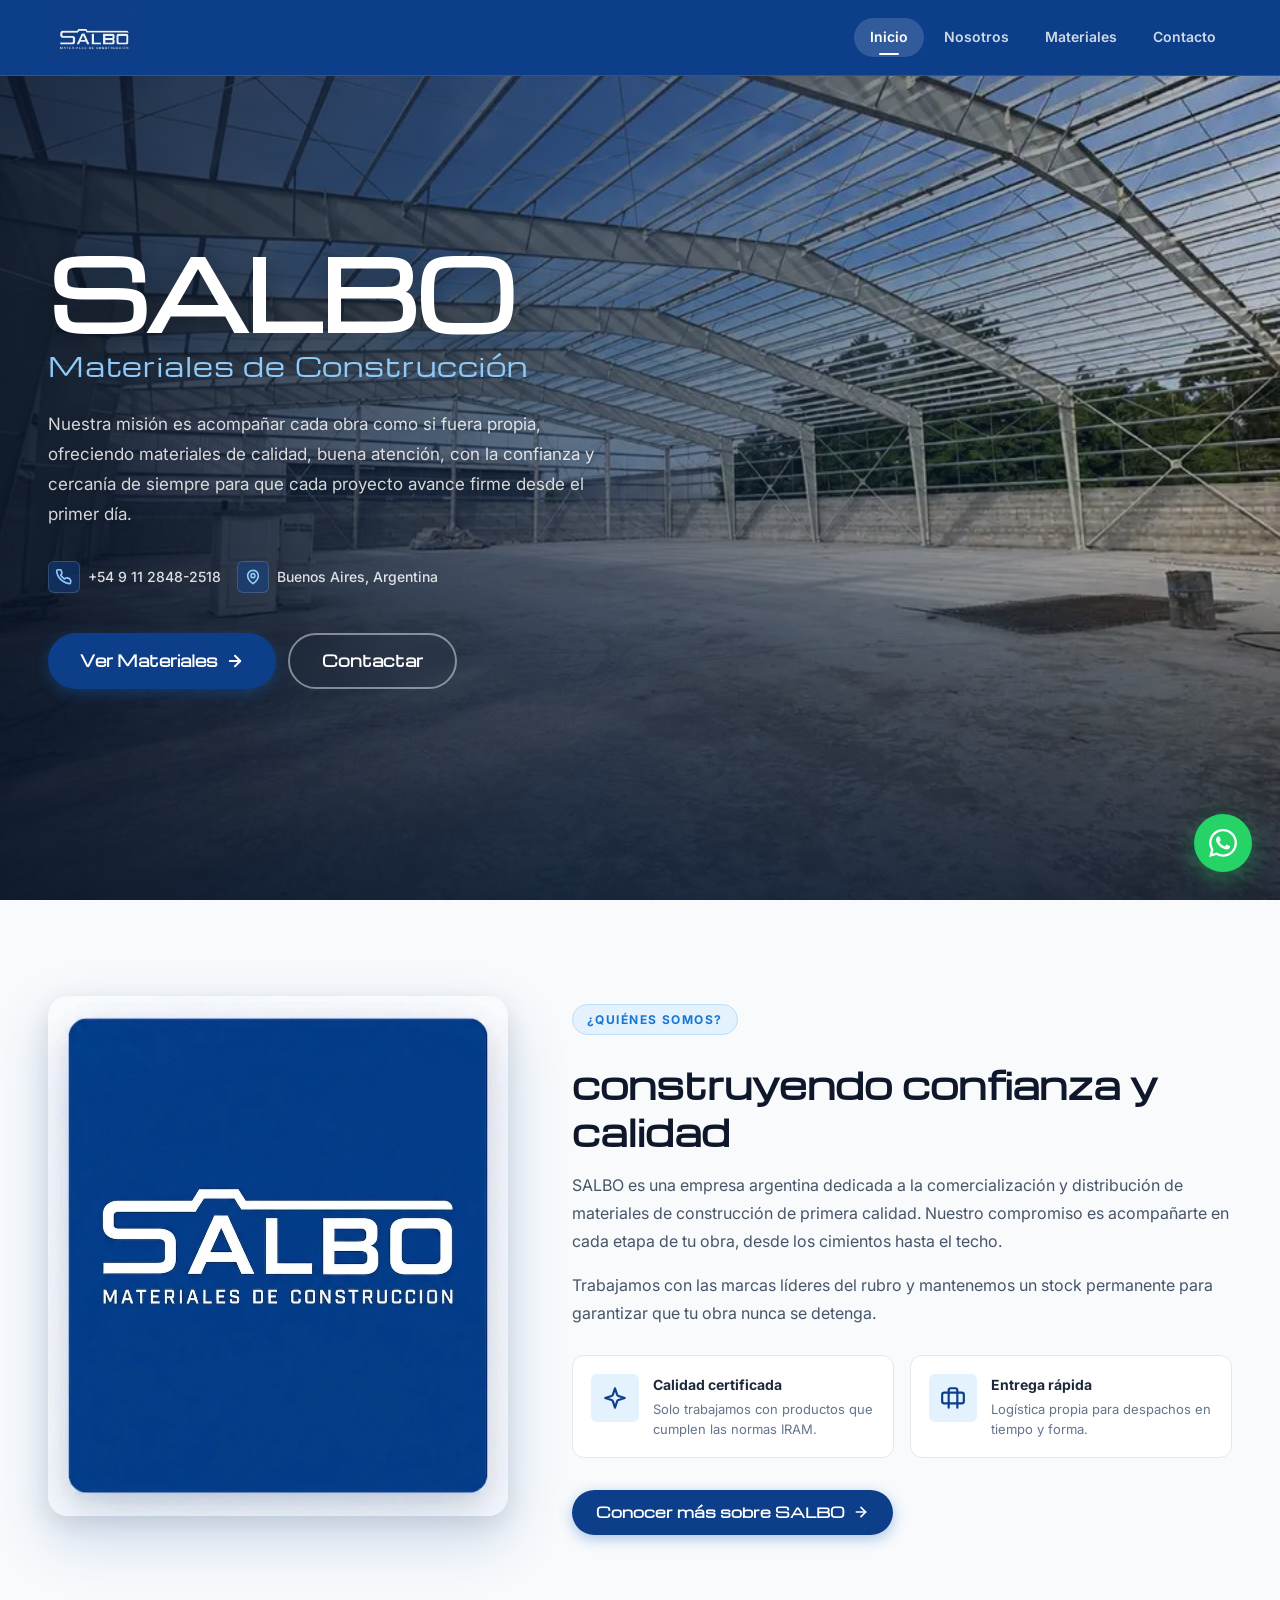
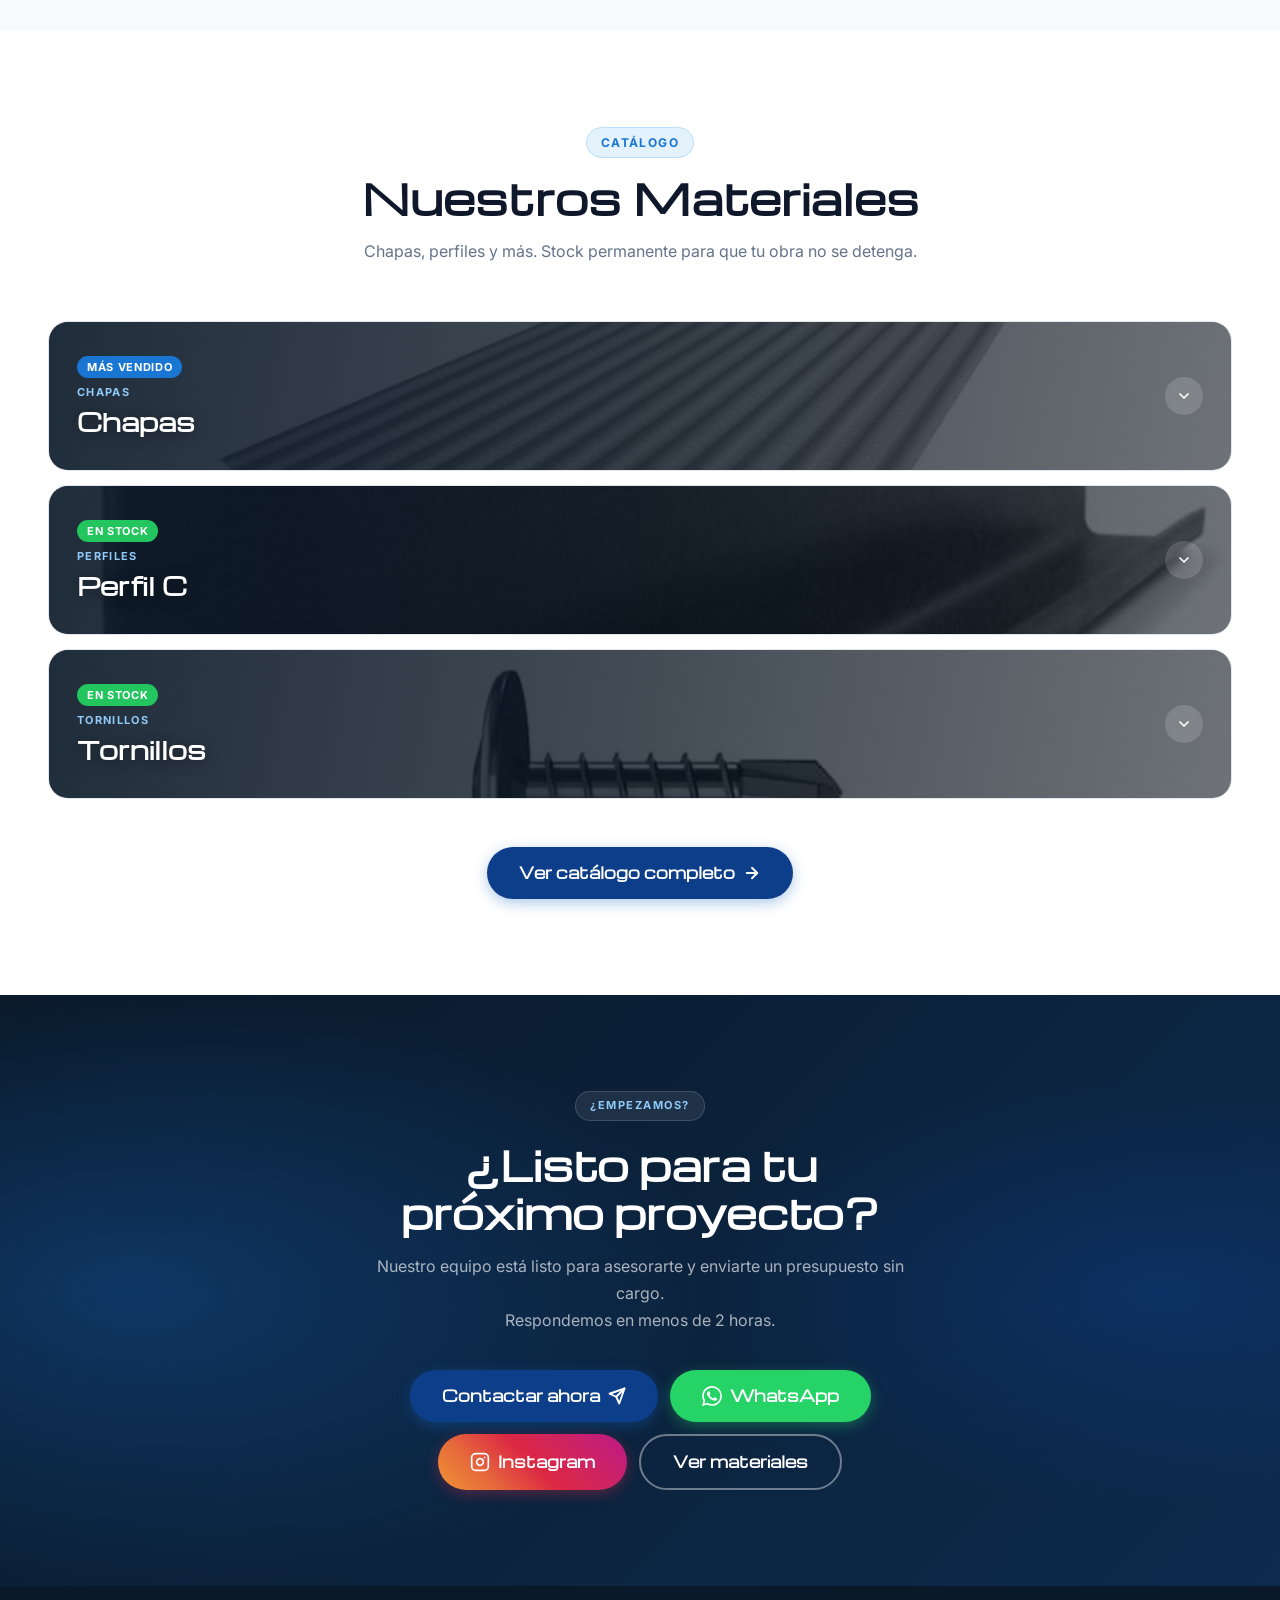
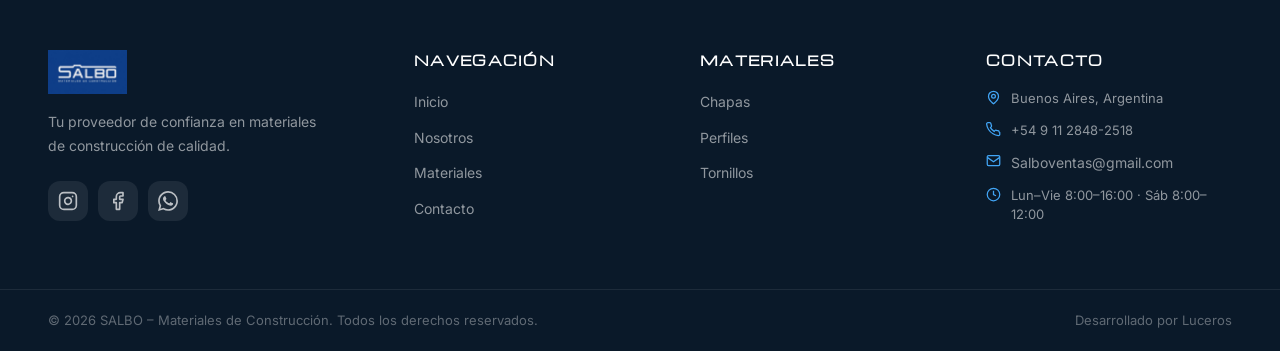
==== commit cbf768b9: "Actualizacion de Detalles - Cambios de Inicio - Cambio de Catalogo (Fondo de imagenes) - Pedidos d" ====
--- a/index.html
+++ b/index.html
@@ -23,7 +23,7 @@
     rel="stylesheet" />
 
   <!-- CSS -->
-  <link rel="stylesheet" href="assets/css/styles.css?v=26" />
+  <link rel="stylesheet" href="assets/css/styles.css?v=27" />
 </head>
 
 <body data-page="inicio">
@@ -200,64 +200,41 @@
         <p class="section-desc">Chapas, perfiles y más. Stock permanente para que tu obra no se detenga.</p>
       </div>
 
-      <div class="materials__grid">
-
-        <!-- Chapa Acanalada N°25 -->
-        <article class="mat-card reveal" data-category="Chapas" data-name="Chapa Sinusoidal Acanalada Nro 25"
-          role="listitem">
-          <div class="mat-card__img-wrap">
-            <img src="assets/img/Chapa_Acanalada_N25.jpeg" alt="Chapa Sinusoidal Acanalada Nro 25" loading="lazy"
-              class="mat-card__img" />
-            <span class="mat-card__badge">Más vendido</span>
-          </div>
-          <div class="mat-card__body">
-            <span class="mat-card__category">Chapas</span>
-            <h3 class="mat-card__name">Chapa Sinusoidal Acanalada Nro 25</h3>
-            <p class="mat-card__desc">Chapa de acero sinusoidal acanalada, ideal para cubiertas y revestimientos.</p>
-            <div class="mat-card__footer">
-              <button class="btn btn--primary btn--sm mat-card__btn"
-                onclick="openConsult('Chapa Sinusoidal Acanalada Nro 25')">Consultar</button>
-            </div>
-          </div>
+      <!-- Acordeón (mismo componente que materiales.html): cada <article>
+           se completa vía JS a partir de sus data-*. -->
+      <div class="mat-accordion" id="materialsGrid" role="list">
+
+        <article class="mat-accordion-item reveal" role="listitem"
+          data-category="Chapas"
+          data-name="Chapas"
+          data-badge="Más vendido" data-badge-variant="featured"
+          data-cover="assets/img/Salbo_fondo.webp"
+          data-gallery="assets/img/Chapa_Acanalada_N25.jpeg,assets/img/Chapa_Sinusoidal_Acanalada_Plastica.jpeg,assets/img/Chapa_Trapezoidal_T101_Nro25.jpeg,assets/img/Chapa_Trapezoidal_T101_Plastica.jpeg"
+          data-desc="Chapas conformadas para cubiertas, revestimientos laterales, paneles y todo tipo de uso en la construcción. Contamos con modelos acanalados y trapezoidales, en metal y en versión plástica traslúcida."
+          data-specs-title="Medidas (versión metálica)" data-specs="Calibre 25|Calibre 27|1,10 m de ancho|Hasta 13 m de largo"
+          data-bullets-title="Con qué contamos" data-bullets="Chapa Acanalada: Galvanizada, Cincalum o Prepintada|Chapa Trapezoidal T101: Cincalum o Prepintada|Ambos modelos en plástico: Policarbonato, Fibra de vidrio o Polipropileno">
         </article>
 
-        <!-- Perfil C Natural -->
-        <article class="mat-card reveal" data-category="Perfiles" data-name="Perfil C Natural" role="listitem">
-          <div class="mat-card__img-wrap">
-            <img src="assets/img/Perfil_C_Natural.jpeg" alt="Perfiles C al Natural" loading="lazy"
-              class="mat-card__img" />
-            <span class="mat-card__badge mat-card__badge--GREEN">EN STOCK</span>
-          </div>
-          <div class="mat-card__body">
-            <span class="mat-card__category">Perfiles</span>
-            <h3 class="mat-card__name">Perfil C Natural</h3>
-            <p class="mat-card__desc">Perfiles C galvanizados y al natural, ideales para estructuras metálicas, techos,
-              galpones y construcciones en seco.</p>
-            <div class="mat-card__footer">
-              <button class="btn btn--primary btn--sm mat-card__btn"
-                onclick="openConsult('Perfil C Natural')">Consultar</button>
-            </div>
-          </div>
+        <article class="mat-accordion-item reveal" role="listitem"
+          data-category="Perfiles"
+          data-name="Perfil C"
+          data-badge="EN STOCK" data-badge-variant="stock"
+          data-cover="assets/img/INICIO4.webp"
+          data-gallery="assets/img/Perfil_C_Galvanizado.jpeg,assets/img/Perfil_C_Natural.jpeg"
+          data-desc="De amplio uso en la industria de la construcción: ofrece flexibilidad y rapidez en la construcción de estructuras metálicas. Disponible en acabado negro (natural) y galvanizado, con mayor resistencia a la corrosión."
+          data-specs-title="Medidas" data-specs="Tiras de 12 m de largo|Varios espesores disponibles"
+          data-bullets-title="Acabados disponibles" data-bullets="Negro (natural)|Galvanizado">
         </article>
 
-        <!-- Chapa Trapezoidal T101 -->
-        <article class="mat-card reveal" data-category="Chapas" data-name="Chapa Trapezoidal T101 Nro 25"
-          role="listitem">
-          <div class="mat-card__img-wrap">
-            <img src="assets/img/Chapa_Trapezoidal_T101_Nro25.jpeg" alt="Chapa Trapezoidal T101 Nro 25" loading="lazy"
-              class="mat-card__img" />
-            <span class="mat-card__badge mat-card__badge--GREEN">EN STOCK</span>
-          </div>
-          <div class="mat-card__body">
-            <span class="mat-card__category">Chapas</span>
-            <h3 class="mat-card__name">Chapa Trapezoidal T101 Nro 25</h3>
-            <p class="mat-card__desc">Se utilizan en diversas aplicaciones en la construcción, brindando soluciones
-              resistentes y de alto rendimiento.</p>
-            <div class="mat-card__footer">
-              <button class="btn btn--primary btn--sm mat-card__btn"
-                onclick="openConsult('Chapa Trapezoidal T101 Nro 25')">Consultar</button>
-            </div>
-          </div>
+        <article class="mat-accordion-item reveal" role="listitem"
+          data-category="Tornillos"
+          data-name="Tornillos"
+          data-badge="EN STOCK" data-badge-variant="stock"
+          data-cover="assets/img/Salbo_Fondo2.webp"
+          data-gallery="assets/img/Tornillo_T1_Punta_Mecha.jpeg,assets/img/Tornillo_Autoperforante_Hexa.jpeg,assets/img/Tornillo_Autoperforante_Hexa_Arandela_Vulcanizada.jpeg,assets/img/Tornillo_Flix_punta_mecha.jpeg"
+          data-desc="Tornillos autoperforantes y punta mecha para fijaciones en chapa, perfil, Steel Framing y estructuras metálicas. Elegí el tipo de cabeza y la medida según tu necesidad."
+          data-specs-title="Medidas disponibles" data-specs="8x1/2&quot;|8x3/4&quot;|8x1&quot;|10x1/2&quot;|10x3/4&quot;|10x1&quot;|10x1 1/4&quot;|10x1 1/2&quot;|10x2&quot;|12x1&quot;|12x1 1/2&quot;|12x2&quot;|14x1&quot;|14x1 1/2&quot;|14x2&quot;|14x2 1/2&quot;|14x3&quot;"
+          data-bullets-title="Con qué contamos" data-bullets="Tornillo T1 Punta Mecha Zinc|Tornillo Autoperforante Hexa|Tornillo Autoperforante Hexa Arandela Vulcanizada|Tornillo Flix Punta Mecha">
         </article>
 
       </div>
@@ -350,7 +327,7 @@
 
   <!-- JS -->
   <script src="assets/js/shared.js?v=10" defer></script>
-  <script src="assets/js/main.js?v=22" defer></script>
+  <script src="assets/js/main.js?v=23" defer></script>
 </body>
 
 </html>
